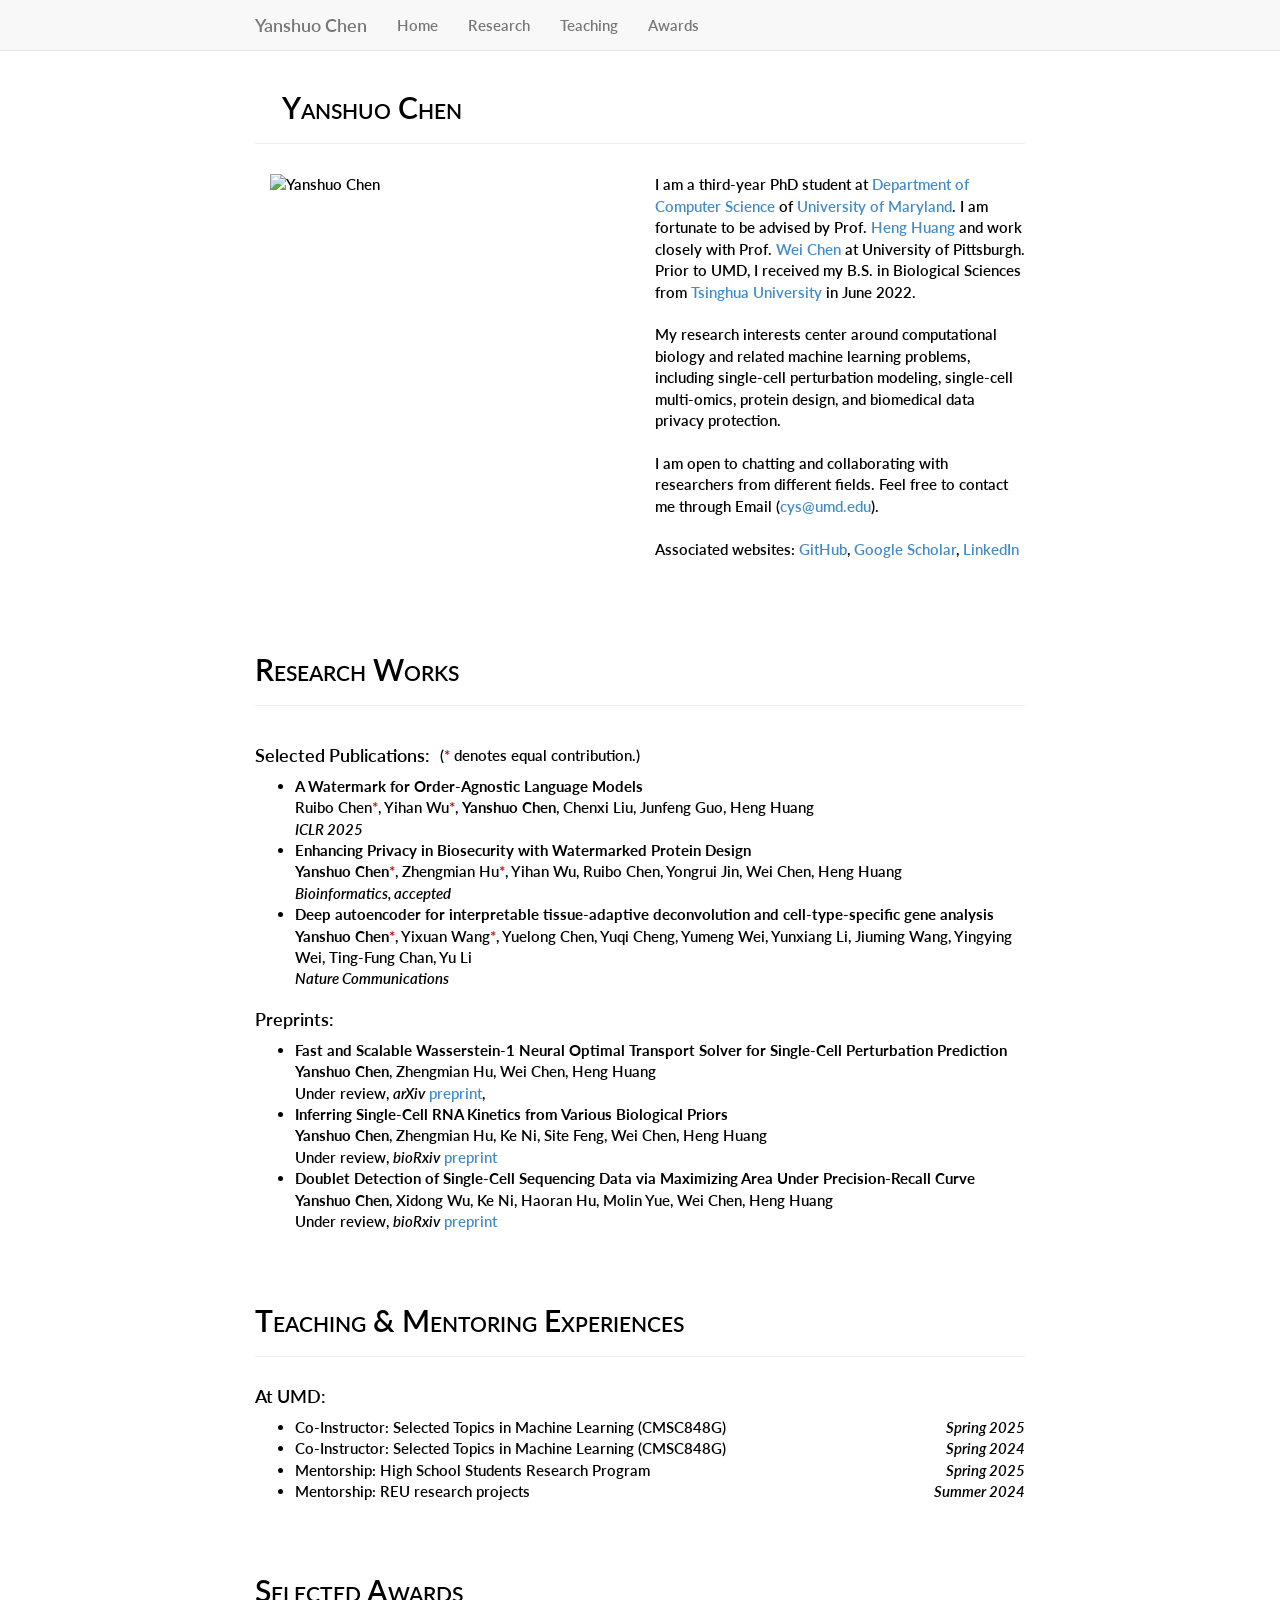
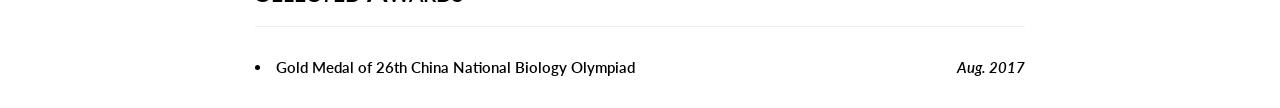
==== index.html @ 9e89d906 "updated" ====
<!DOCTYPE html>
<html lang="en">
  <head>
    <meta charset="utf-8">
    <meta http-equiv="X-UA-Compatible" content="IE=edge">
    <meta name="description" content="">
    <meta name="author" content="">

    <!-- Note there is no responsive meta tag here -->

    <link rel="shortcut icon" href="../assets/ico/favicon.ico.html">

    <title>Yanshuo Chen</title>

    <!-- Bootstrap core CSS -->
    <link href="css/bootstrap.min.css" rel="stylesheet">

    <!-- Custom styles for this template -->
    <link href="css/non-responsive.css" rel="stylesheet">
    <link href="css/style.css" rel="stylesheet">

    <style>
      body {
          font-weight: 550;
      }
      
      h1, h2, h3, h4, h5, h6 {
          font-weight: 550;
      }
  </style>



  </head>

  <body>

    <!-- Fixed navbar -->
    <div class="navbar navbar-default navbar-fixed-top" role="navigation">
      <div class="container">
        <div class="navbar-header">
          <button type="button" class="navbar-toggle" data-toggle="collapse" data-target=".navbar-collapse">
            <span class="sr-only">Toggle navigation</span>
            <span class="icon-bar"></span>
            <span class="icon-bar"></span>
            <span class="icon-bar"></span>
          </button>
          <a class="navbar-brand">Yanshuo Chen</a>
        </div>
        <div class="navbar-collapse collapse">
          <ul class="nav navbar-nav">
            <li><a href="index.html">Home</a></li>
            <li><a href="#pubs">Research</a></li>
            <li><a href="#teaching">Teaching</a></li>
            <li><a href="#awards">Awards</a></li>
          </ul>
        </div><!--/.nav-collapse -->
      </div>
    </div>

    <br/> 
    
    <div class="container">
    	<div class="page-header">
      		<h2> &nbsp &nbsp Yanshuo Chen </h2>
      	</div>
        <div class="row">	
      		<div class="col-md-6 col-sm-7 col-xs-7">
      			<img src="img.jpg" class="col-md-11 col-sm-11 col-xs-11" title="Yanshuo Chen"/>
      		</div>
      
      		<div class="col-md-6 col-sm-5 col-xs-5">
			<p>I am a third-year PhD student at 
        <a href="https://www.cs.umd.edu/" >Department of Computer Science</a>  of
         <a href="https://www.umd.edu/" >University of Maryland</a>. I am  fortunate to be advised by Prof. <a href="https://www.cs.umd.edu/~heng/" >Heng Huang</a> and work closely with Prof. <a href="https://www.publichealth.pitt.edu/directory/wei-chen" >Wei Chen</a> at University of Pittsburgh. 

         Prior to UMD, 
         I received my B.S. in Biological Sciences from  <a href="https://life.tsinghua.edu.cn/">Tsinghua University</a> in June 2022.
        </br>

        <br/>
        My research interests center around computational biology and related machine learning problems,
        including single-cell perturbation modeling, single-cell multi-omics, protein design, and biomedical data privacy protection.
         <br/> 
         <br/>
        

        I am open to chatting and collaborating with researchers from different fields. Feel free to contact me through Email (<a href="mailto:cys@umd.edu">cys@umd.edu</a>).
        <br/>
        <br/>
        Associated websites: <a href="https://github.com/poseidonchan">GitHub</a>, <a href="https://scholar.google.com/citations?user=D7bp1H8AAAAJ&hl=en&citsig=AOScLA1IotMr26rdz2cEQ7Ros4Jk">Google Scholar</a>, <a href="https://www.linkedin.com/in/yanshuo-chen-592a1b254/">LinkedIn</a>
       <br/>


       <br/>


      
		</p>
      		</div>
      	</div>
    </div>


  <div id='pubs' class="container">
    <br />
    <div class="page-header">
      <h2> Research Works</h2>
    </div>
    <div style="display: flex; align-items: center;">
      <h4 style="margin-right: 10px;">Selected Publications:</h4>
      <span>(<font color="#C80000">*</font> denotes equal contribution.)</span>
    </div>
    <ul>
      <li>
        <strong>A Watermark for Order-Agnostic Language Models</strong><br>
        Ruibo Chen<font color="#C80000">*</font>, Yihan Wu<font color="#C80000">*</font>, <strong>Yanshuo Chen</strong>, Chenxi Liu, Junfeng Guo, Heng Huang<br>
        <em>ICLR 2025</em>
      </li>
      <li>
        <strong>Enhancing Privacy in Biosecurity with Watermarked Protein Design</strong><br>
        <strong>Yanshuo Chen</strong><font color="#C80000">*</font>, Zhengmian Hu<font color="#C80000">*</font>, Yihan Wu, Ruibo Chen, Yongrui Jin, Wei Chen, Heng Huang<br>
        <em>Bioinformatics, accepted</em>
      </li>
      
      <li>
        <strong>Deep autoencoder for interpretable tissue-adaptive deconvolution and cell-type-specific gene analysis</strong><br>
        <strong>Yanshuo Chen</strong><font color="#C80000">*</font>, Yixuan Wang<font color="#C80000">*</font>, Yuelong Chen, Yuqi Cheng, Yumeng Wei, Yunxiang Li, Jiuming Wang, Yingying Wei, Ting-Fung Chan, Yu Li<br>
        <em>Nature Communications</em>
      </li>
    </ul>

    <div style="display: flex; align-items: center;">
      <h4 style="margin-right: 10px;">Preprints:</h4>
    </div>

    <ul>
      <li>
        <strong>Fast and Scalable Wasserstein-1 Neural Optimal Transport Solver for Single-Cell Perturbation Prediction</strong><br>
        <strong>Yanshuo Chen</strong>, Zhengmian Hu, Wei Chen, Heng Huang<br>
        Under review, <em>arXiv</em> <a href="https://arxiv.org/abs/2411.00614">preprint</a>, 
       
      </li>
      <li>
        <strong>Inferring Single-Cell RNA Kinetics from Various Biological Priors</strong><br>
        <strong>Yanshuo Chen</strong>, Zhengmian Hu, Ke Ni, Site Feng, Wei Chen, Heng Huang<br>
        Under review, <em>bioRxiv</em> <a href="https://doi.org/10.1101/2024.05.21.595179">preprint</a>
        
      </li>
      <li>
        <strong>Doublet Detection of Single-Cell Sequencing Data via Maximizing Area Under Precision-Recall Curve</strong><br>
        <strong>Yanshuo Chen</strong>, Xidong Wu, Ke Ni, Haoran Hu, Molin Yue, Wei Chen, Heng Huang<br>
        Under review, <em>bioRxiv</em> <a href="https://www.biorxiv.org/content/10.1101/2023.10.30.564840v1">preprint</a>
      </li>
    </ul>
  </div>

  

  <div id='teaching' class="container">
    <br />
    <div class="page-header">
    <h2>Teaching & Mentoring Experiences</h2>
    </div>
  <h4>At UMD:</h4>
  <ul>
    <li>
      Co-Instructor: Selected Topics in Machine Learning (CMSC848G) <span style="float: right;"><em>Spring 2025</em></span>
    </li>
    <li>
      Co-Instructor: Selected Topics in Machine Learning (CMSC848G) <span style="float: right;"><em>Spring 2024</em></span>
    </li>

    <li>
      Mentorship: High School Students Research Program <span style="float: right;"><em>Spring 2025</em></span>
    </li>

    <li>
      Mentorship: REU research projects <span style="float: right;"><em>Summer 2024</em></span>
    </li>
      
</div>


<div id='awards' class="container">
  <br />
  <div class="page-header">
  <h2>Selected Awards</h2>
</div>

  <li>
    Gold Medal of 26th China National Biology Olympiad <span style="float: right;"><em>Aug. 2017</em></span>
  </li>
  
</div>



    <script src="https://ajax.googleapis.com/ajax/libs/jquery/1.11.0/jquery.min.js"></script>
    <script src="js/bootstrap.min.js"></script>
  </body>
</html>
---- css/non-responsive.css ----
/* Template-specific stuff
 *
 * Customizations just for the template; these are not necessary for anything
 * with disabling the responsiveness.
 */

/* Account for fixed navbar */
body {
  min-width: 800px;
  padding-top: 30px;
  padding-bottom: 30px;
}

/* Finesse the page header spacing */
.page-header {
  margin-bottom: 30px;
}
.page-header .lead {
  margin-bottom: 10px;
}



/* Non-responsive overrides
 *
 * Utilitze the following CSS to disable the responsive-ness of the container,
 * grid system, and navbar.
 */

/* Reset the container */
.container {
  width: 800px;
  max-width: none !important;
}

/* Demonstrate the grids */
.col-xs-4 {
  padding-top: 15px;
  padding-bottom: 15px;
  background-color: #eee;
  background-color: rgba(86,61,124,.15);
  border: 1px solid #ddd;
  border: 1px solid rgba(86,61,124,.2);
}

.container .navbar-header,
.container .navbar-collapse {
  margin-right: 0;
  margin-left: 0;
}

/* Always float the navbar header */
.navbar-header {
  float: left;
}

/* Undo the collapsing navbar */
.navbar-collapse {
  display: block !important;
  height: auto !important;
  padding-bottom: 0;
  overflow: visible !important;
}

.navbar-toggle {
  display: none;
}
.navbar-collapse {
  border-top: 0;
}

.navbar-brand {
  margin-left: -15px;
}

/* Always apply the floated nav */
.navbar-nav {
  float: left;
  margin: 0;
}
.navbar-nav > li {
  float: left;
}
.navbar-nav > li > a {
  padding: 15px;
}

/* Redeclare since we override the float above */
.navbar-nav.navbar-right {
  float: right;
}

/* Undo custom dropdowns */
.navbar .navbar-nav .open .dropdown-menu {
  position: absolute;
  float: left;
  background-color: #fff;
  border: 1px solid #ccc;
  border: 1px solid rgba(0, 0, 0, .15);
  border-width: 0 1px 1px;
  border-radius: 0 0 4px 4px;
  -webkit-box-shadow: 0 6px 12px rgba(0, 0, 0, .175);
          box-shadow: 0 6px 12px rgba(0, 0, 0, .175);
}
.navbar-default .navbar-nav .open .dropdown-menu > li > a {
  color: #333;
}
.navbar .navbar-nav .open .dropdown-menu > li > a:hover,
.navbar .navbar-nav .open .dropdown-menu > li > a:focus,
.navbar .navbar-nav .open .dropdown-menu > .active > a,
.navbar .navbar-nav .open .dropdown-menu > .active > a:hover,
.navbar .navbar-nav .open .dropdown-menu > .active > a:focus {
  color: #fff !important;
  background-color: #428bca !important;
}
.navbar .navbar-nav .open .dropdown-menu > .disabled > a,
.navbar .navbar-nav .open .dropdown-menu > .disabled > a:hover,
.navbar .navbar-nav .open .dropdown-menu > .disabled > a:focus {
  color: #999 !important;
  background-color: transparent !important;
}
---- css/style.css ----
h2 {
  font-variant: small-caps;
}

p.bibitem {
  margin: 20px;
  text-indent: -10px;
}
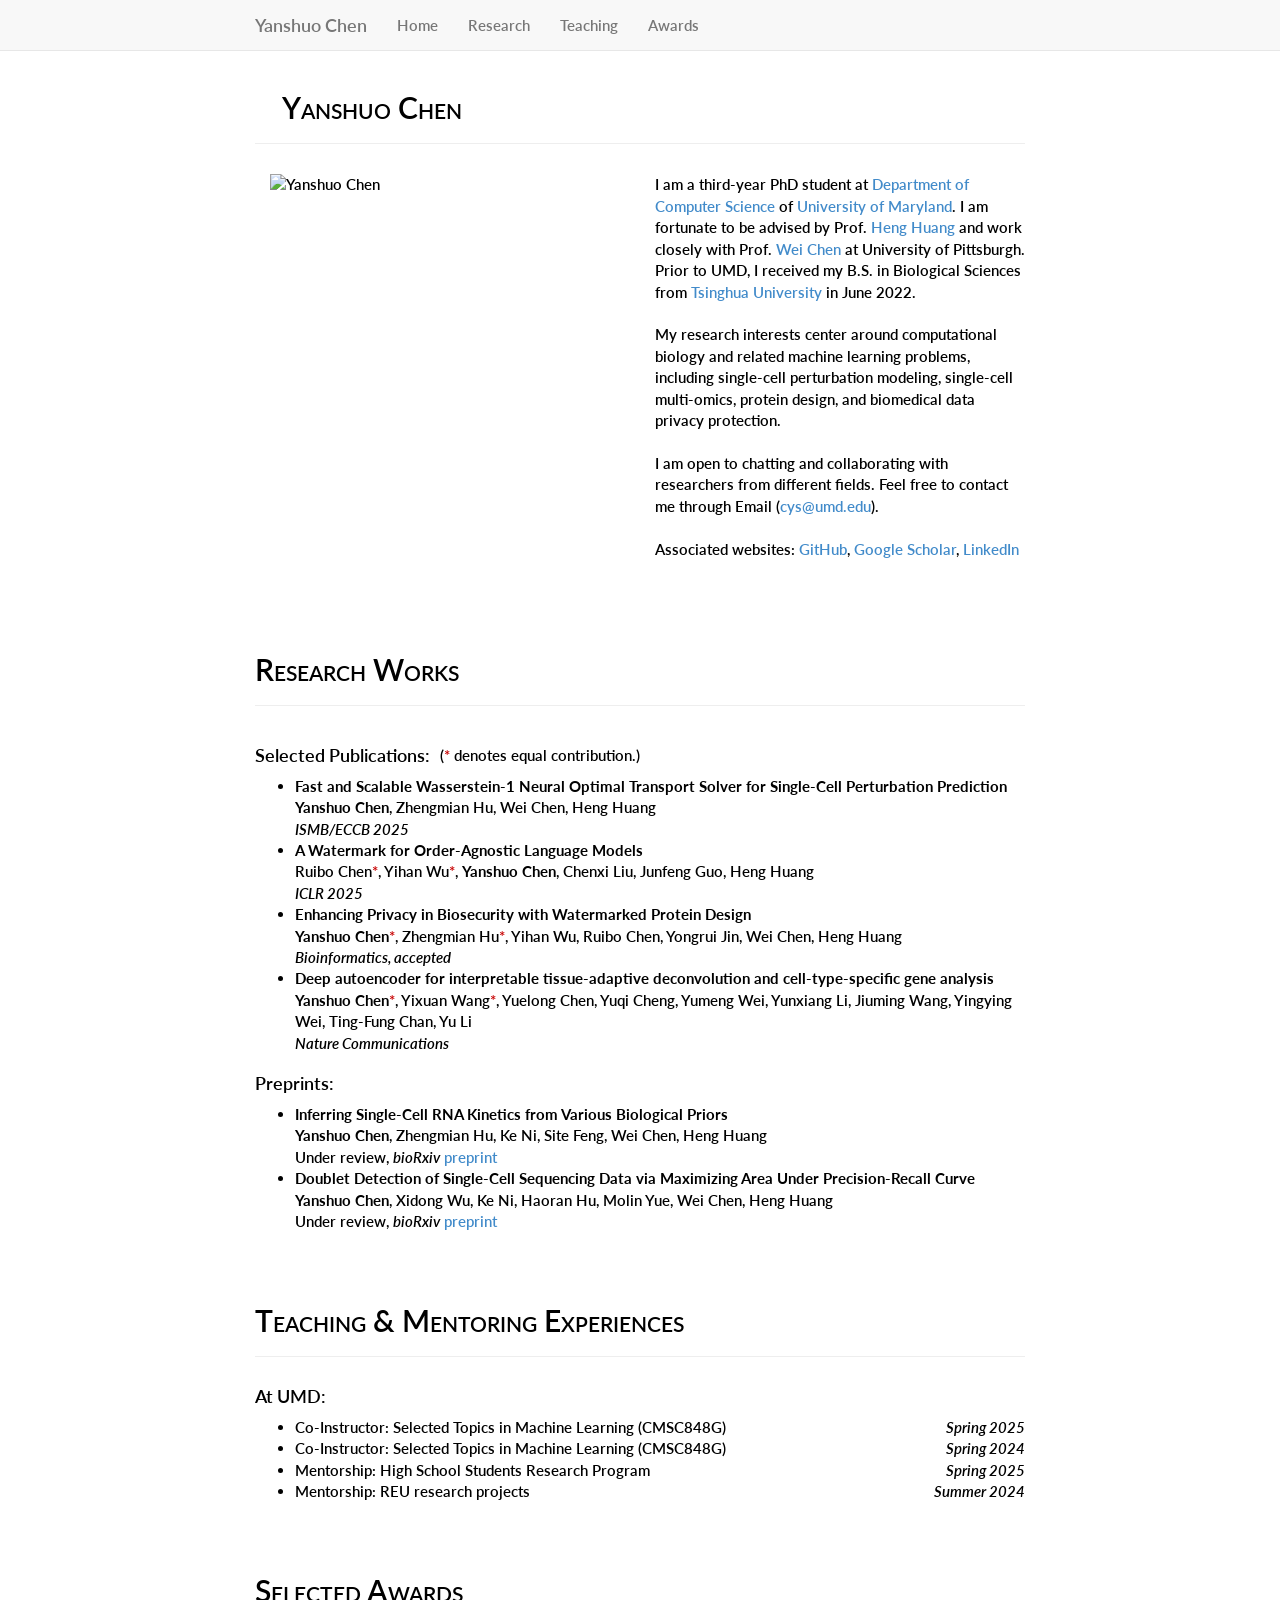
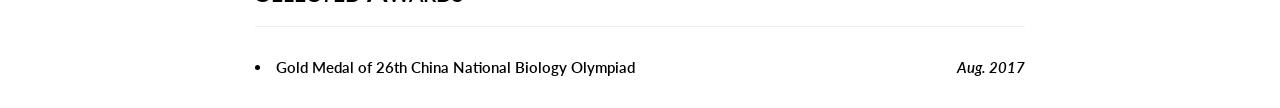
==== commit 55c6b4e3: "updated" ====
--- a/index.html
+++ b/index.html
@@ -113,6 +113,11 @@
     </div>
     <ul>
       <li>
+        <strong>Fast and Scalable Wasserstein-1 Neural Optimal Transport Solver for Single-Cell Perturbation Prediction</strong><br>
+        <strong>Yanshuo Chen</strong>, Zhengmian Hu, Wei Chen, Heng Huang<br>
+        <em>ISMB/ECCB 2025</em> 
+      </li>
+      <li>
         <strong>A Watermark for Order-Agnostic Language Models</strong><br>
         Ruibo Chen<font color="#C80000">*</font>, Yihan Wu<font color="#C80000">*</font>, <strong>Yanshuo Chen</strong>, Chenxi Liu, Junfeng Guo, Heng Huang<br>
         <em>ICLR 2025</em>
@@ -135,12 +140,6 @@
     </div>
 
     <ul>
-      <li>
-        <strong>Fast and Scalable Wasserstein-1 Neural Optimal Transport Solver for Single-Cell Perturbation Prediction</strong><br>
-        <strong>Yanshuo Chen</strong>, Zhengmian Hu, Wei Chen, Heng Huang<br>
-        Under review, <em>arXiv</em> <a href="https://arxiv.org/abs/2411.00614">preprint</a>, 
-       
-      </li>
       <li>
         <strong>Inferring Single-Cell RNA Kinetics from Various Biological Priors</strong><br>
         <strong>Yanshuo Chen</strong>, Zhengmian Hu, Ke Ni, Site Feng, Wei Chen, Heng Huang<br>
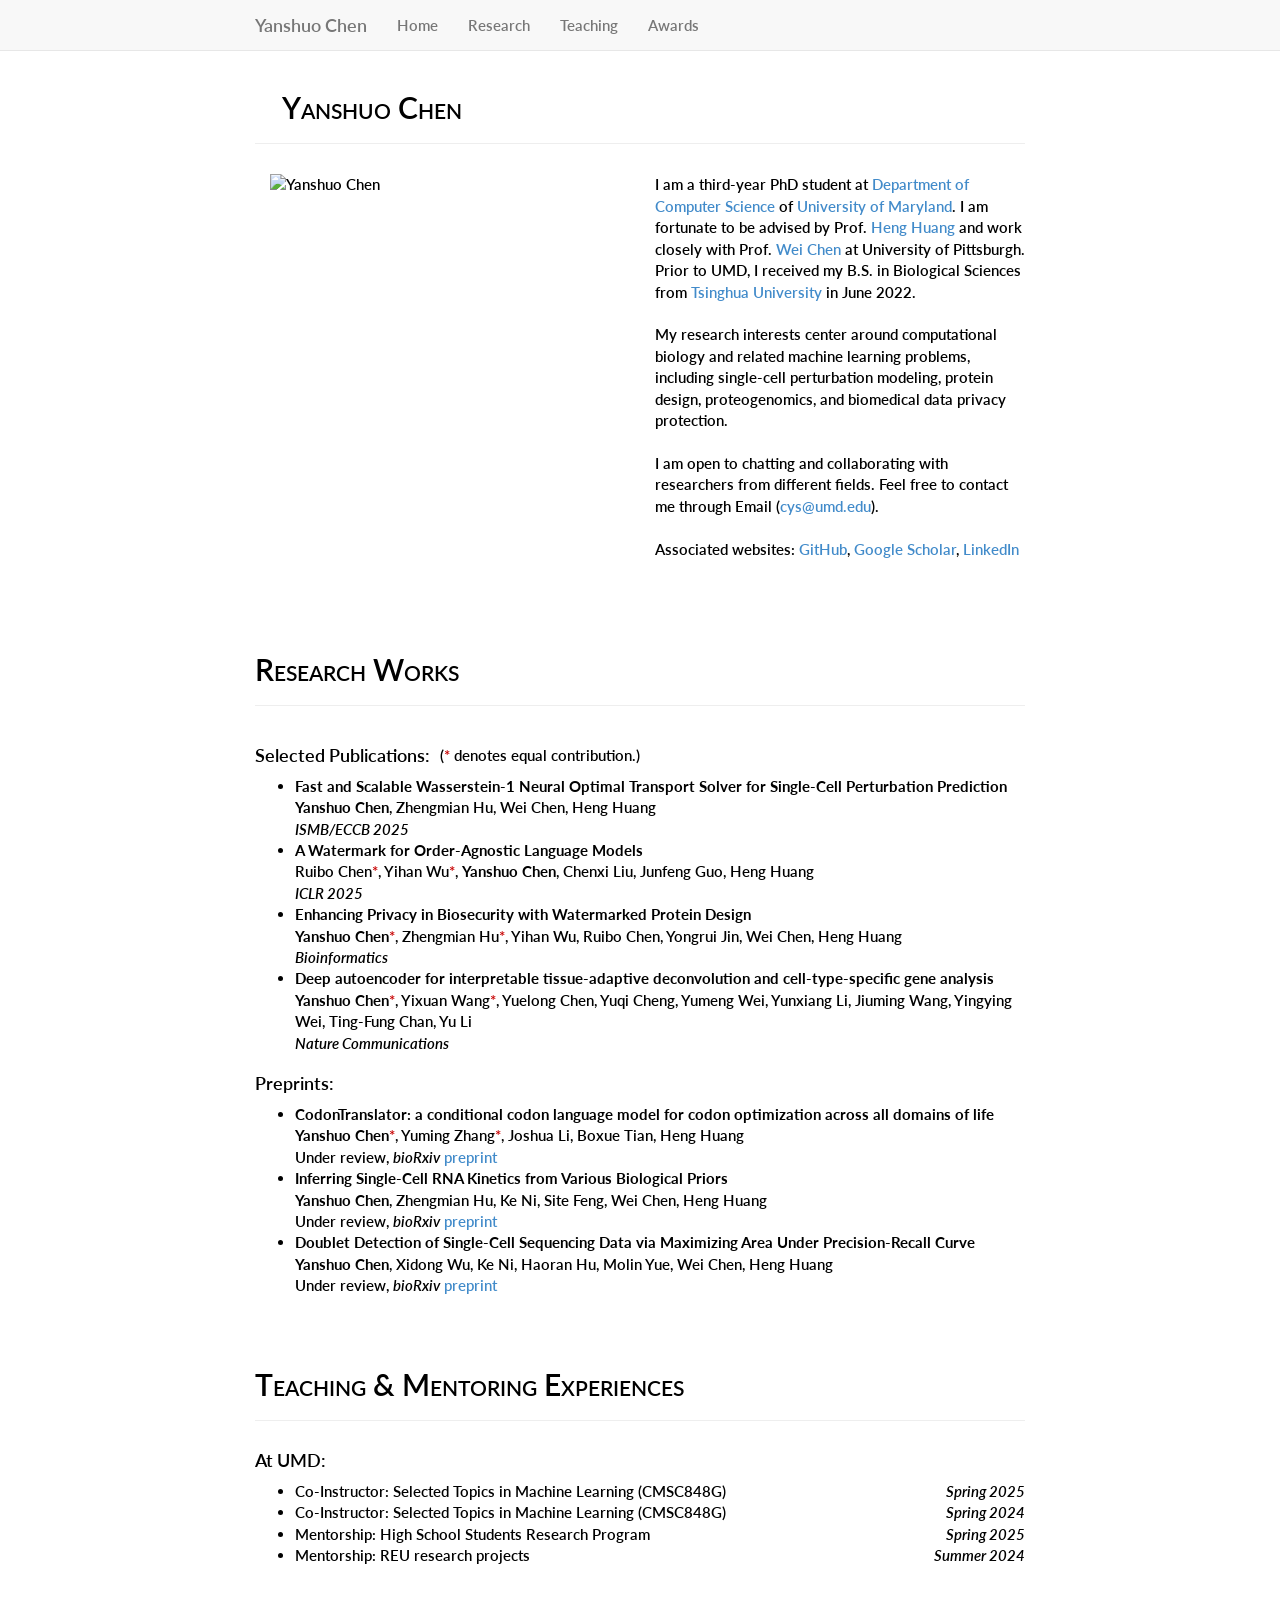
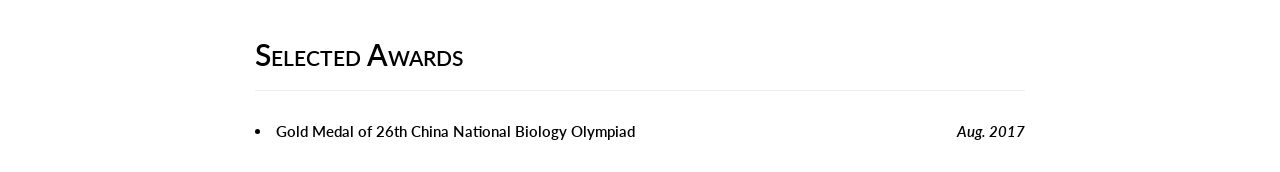
==== commit 6653267a: "Update index.html" ====
--- a/index.html
+++ b/index.html
@@ -80,7 +80,7 @@
 
         <br/>
         My research interests center around computational biology and related machine learning problems,
-        including single-cell perturbation modeling, single-cell multi-omics, protein design, and biomedical data privacy protection.
+        including single-cell perturbation modeling, protein design, proteogenomics, and biomedical data privacy protection.
          <br/> 
          <br/>
         
@@ -125,7 +125,7 @@
       <li>
         <strong>Enhancing Privacy in Biosecurity with Watermarked Protein Design</strong><br>
         <strong>Yanshuo Chen</strong><font color="#C80000">*</font>, Zhengmian Hu<font color="#C80000">*</font>, Yihan Wu, Ruibo Chen, Yongrui Jin, Wei Chen, Heng Huang<br>
-        <em>Bioinformatics, accepted</em>
+        <em>Bioinformatics</em>
       </li>
       
       <li>
@@ -140,6 +140,13 @@
     </div>
 
     <ul>
+      <li>
+        <strong>CodonTranslator: a conditional codon language model for codon optimization across all domains of life
+</strong><br>
+        <strong>Yanshuo Chen</strong><font color="#C80000">*</font>, Yuming Zhang<font color="#C80000">*</font>, Joshua Li, Boxue Tian, Heng Huang<br>
+        Under review, <em>bioRxiv</em> <a href="https://doi.org/10.1101/2025.11.24.690310">preprint</a>
+        
+      </li>
       <li>
         <strong>Inferring Single-Cell RNA Kinetics from Various Biological Priors</strong><br>
         <strong>Yanshuo Chen</strong>, Zhengmian Hu, Ke Ni, Site Feng, Wei Chen, Heng Huang<br>
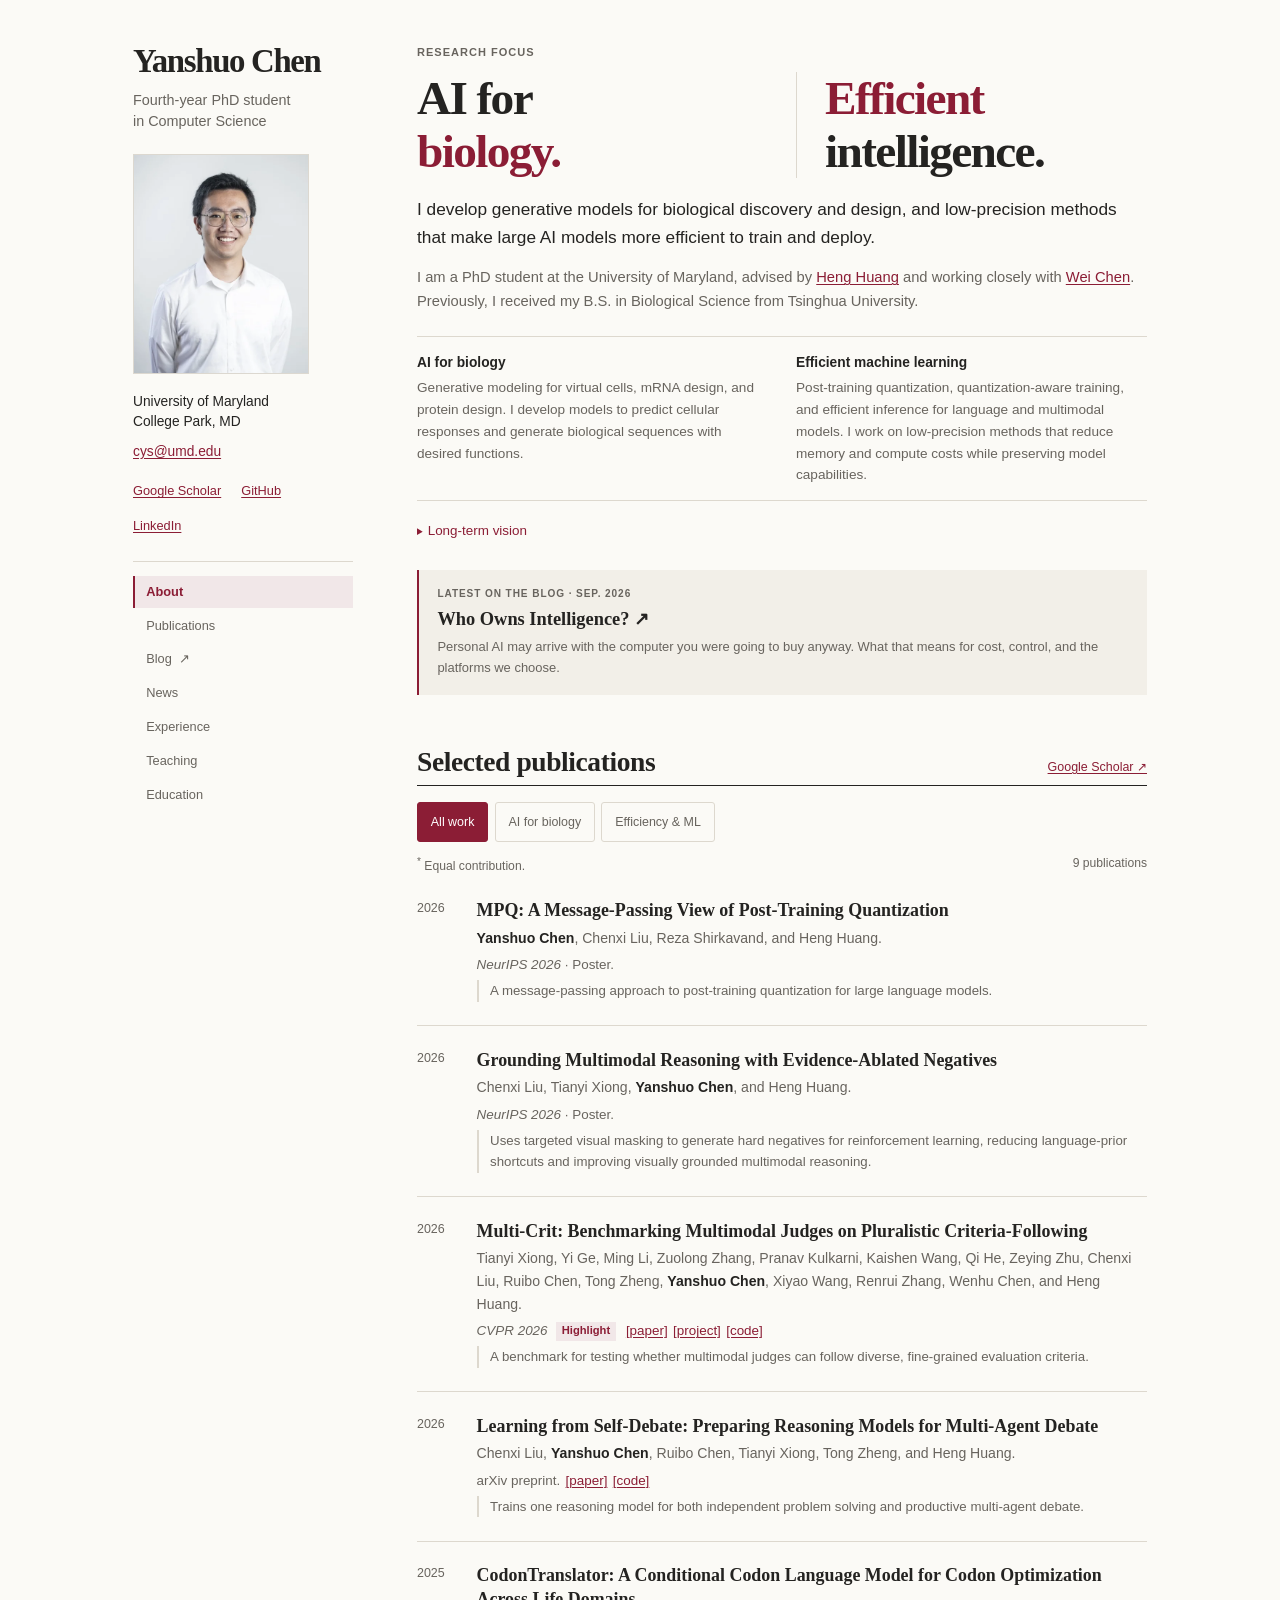
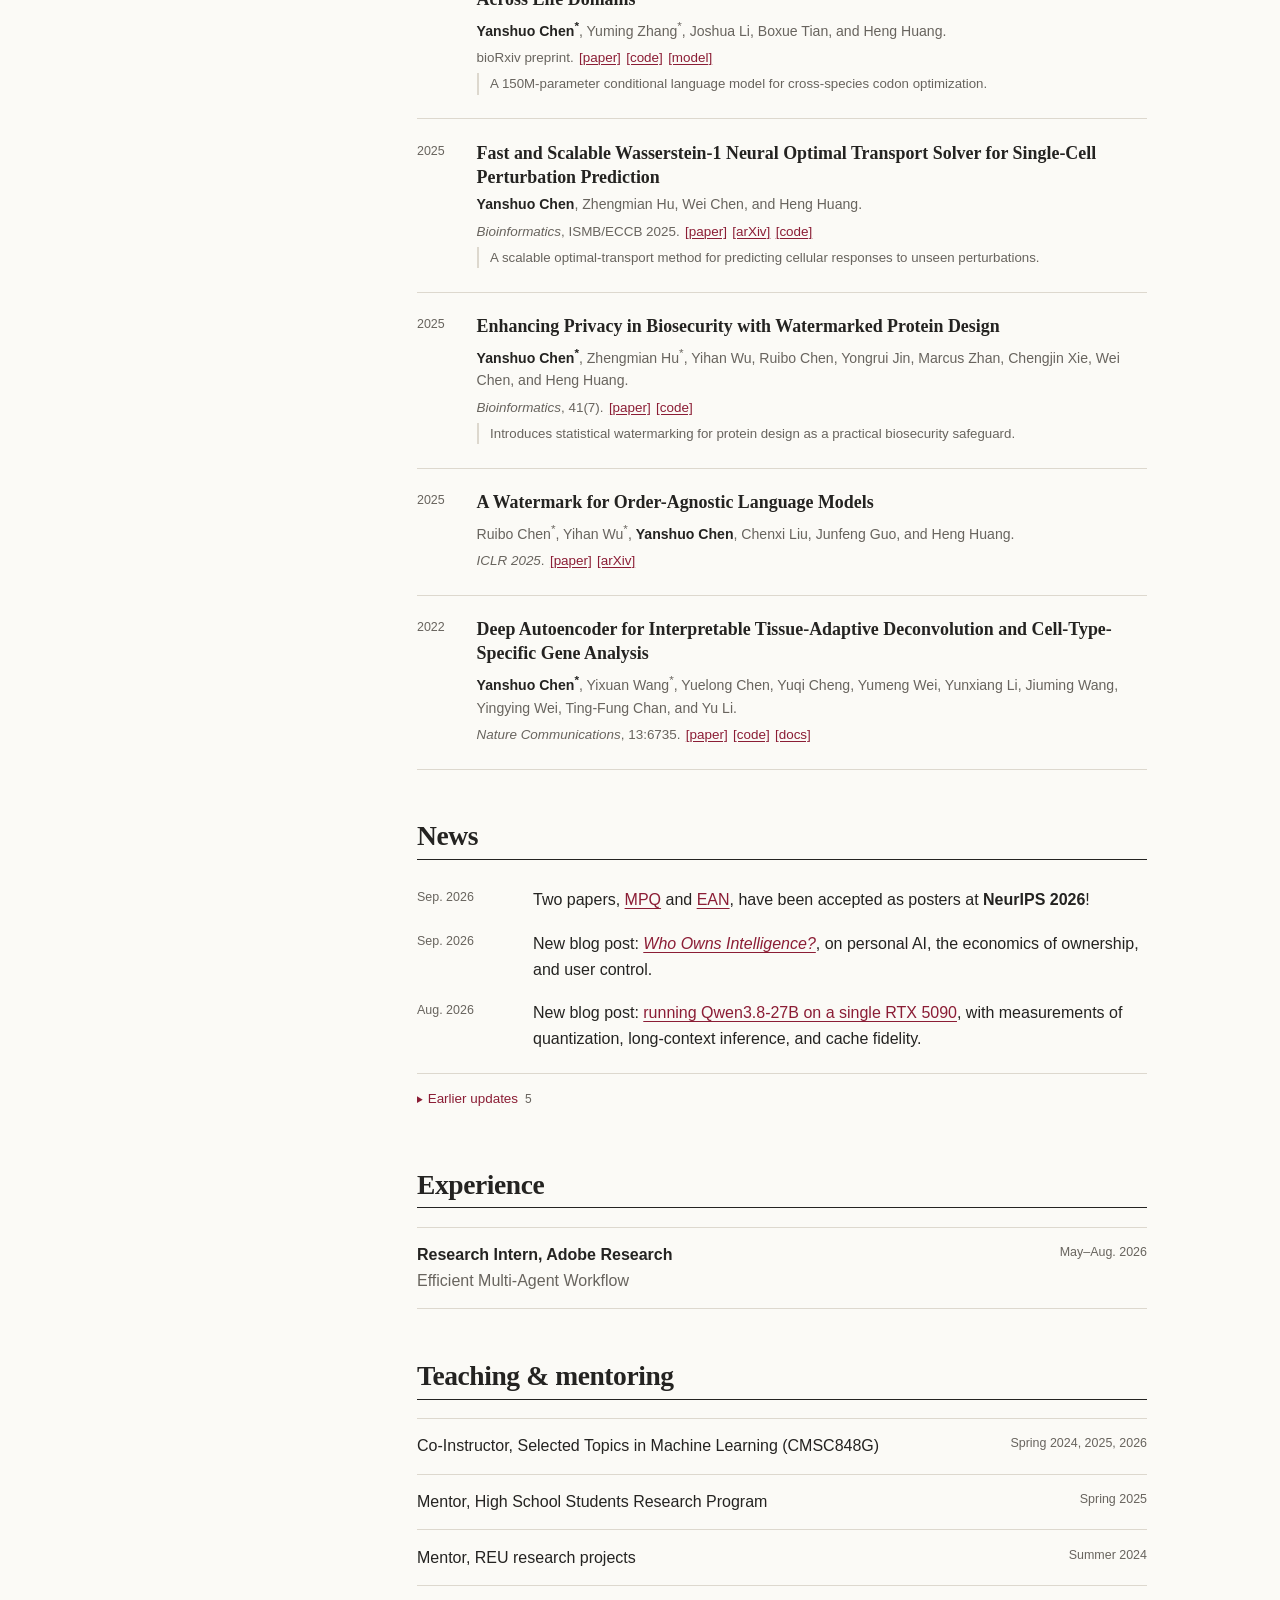
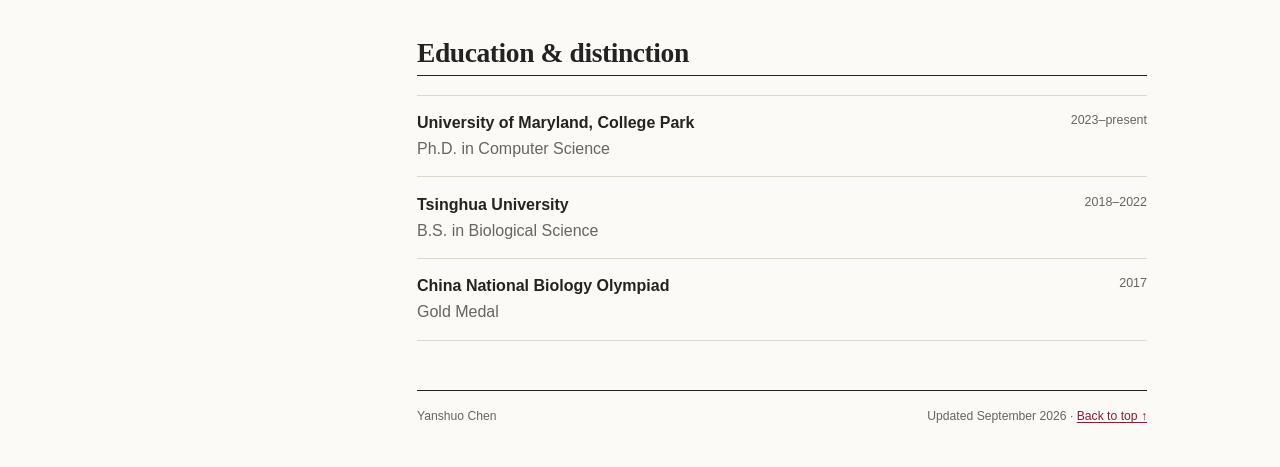
==== commit b3ad8b6a: "Publish redesigned homepage, blog, and updated research CV" ====
--- a/index.html
+++ b/index.html
@@ -1,208 +1,288 @@
-<!DOCTYPE html>
+<!doctype html>
 <html lang="en">
   <head>
     <meta charset="utf-8">
-    <meta http-equiv="X-UA-Compatible" content="IE=edge">
-    <meta name="description" content="">
-    <meta name="author" content="">
-
-    <!-- Note there is no responsive meta tag here -->
-
-    <link rel="shortcut icon" href="../assets/ico/favicon.ico.html">
-
-    <title>Yanshuo Chen</title>
-
-    <!-- Bootstrap core CSS -->
-    <link href="css/bootstrap.min.css" rel="stylesheet">
-
-    <!-- Custom styles for this template -->
-    <link href="css/non-responsive.css" rel="stylesheet">
-    <link href="css/style.css" rel="stylesheet">
-
-    <style>
-      body {
-          font-weight: 550;
-      }
-      
-      h1, h2, h3, h4, h5, h6 {
-          font-weight: 550;
-      }
-  </style>
-
-
-
+    <meta name="viewport" content="width=device-width, initial-scale=1">
+    <meta name="description" content="Yanshuo Chen is a PhD student at the University of Maryland working on generative modeling for biology, post-training quantization, and quantization-aware training. Explore publications, the blog, and academic experience.">
+    <meta name="author" content="Yanshuo Chen">
+    <meta name="theme-color" content="#fbfaf6">
+    <link rel="canonical" href="https://chenyanshuo.com/">
+    <title>Yanshuo Chen — AI for Biology &amp; Efficient ML</title>
+    <link rel="icon" href="assets/favicon.svg" type="image/svg+xml">
+    <link rel="stylesheet" href="css/proposal.css?v=4">
+    <script src="js/proposal.js?v=2" defer></script>
   </head>
-
   <body>
-
-    <!-- Fixed navbar -->
-    <div class="navbar navbar-default navbar-fixed-top" role="navigation">
-      <div class="container">
-        <div class="navbar-header">
-          <button type="button" class="navbar-toggle" data-toggle="collapse" data-target=".navbar-collapse">
-            <span class="sr-only">Toggle navigation</span>
-            <span class="icon-bar"></span>
-            <span class="icon-bar"></span>
-            <span class="icon-bar"></span>
-          </button>
-          <a class="navbar-brand">Yanshuo Chen</a>
+    <a class="skip-link" href="#content">Skip to content</a>
+
+    <div class="page-shell" id="top">
+      <aside class="identity-rail" aria-label="Profile and navigation">
+        <div class="identity-heading">
+          <h1>Yanshuo Chen</h1>
+          <p>Fourth-year PhD student<br>in Computer Science</p>
         </div>
-        <div class="navbar-collapse collapse">
-          <ul class="nav navbar-nav">
-            <li><a href="index.html">Home</a></li>
-            <li><a href="#pubs">Research</a></li>
-            <li><a href="#teaching">Teaching</a></li>
-            <li><a href="#awards">Awards</a></li>
-          </ul>
-        </div><!--/.nav-collapse -->
-      </div>
+
+        <img class="portrait" src="assets/yanshuo-headshot.webp" alt="Portrait of Yanshuo Chen" width="480" height="720" fetchpriority="high">
+
+        <div class="affiliation">
+          <p>University of Maryland<br>College Park, MD</p>
+          <a href="mailto:cys@umd.edu">cys@umd.edu</a>
+        </div>
+
+        <div class="profile-links" aria-label="Profile links">
+          <a href="https://scholar.google.com/citations?user=D7bp1H8AAAAJ&amp;hl=en" target="_blank" rel="noreferrer">Google Scholar</a>
+          <a href="https://github.com/poseidonchan" target="_blank" rel="noreferrer">GitHub</a>
+          <a href="https://www.linkedin.com/in/yanshuo-chen-592a1b254/" target="_blank" rel="noreferrer">LinkedIn</a>
+        </div>
+
+        <nav class="section-nav" aria-label="Page sections">
+          <a href="#about" aria-current="location">About</a>
+          <a href="#publications">Publications</a>
+          <a href="blog.html">Blog <span aria-hidden="true">↗</span></a>
+          <a href="#news">News</a>
+          <a href="#experience">Experience</a>
+          <a href="#teaching">Teaching</a>
+          <a href="#education">Education</a>
+        </nav>
+      </aside>
+
+      <main class="content" id="content" tabindex="-1">
+        <section class="section about" id="about" aria-labelledby="about-title">
+          <p class="eyebrow">Research focus</p>
+          <h2 class="research-headline" id="about-title">
+            <span class="focus-direction">AI for <span class="focus-line focus-keyword">biology.</span></span>
+            <span class="focus-direction"><span class="focus-keyword">Efficient</span> <span class="focus-line">intelligence.</span></span>
+          </h2>
+          <p class="lead">
+            I develop generative models for biological discovery and design, and low-precision methods that make large AI models more efficient to train and deploy.
+          </p>
+          <p class="bio">
+            I am a PhD student at the University of Maryland, advised by
+            <a href="https://www.cs.umd.edu/~heng/" target="_blank" rel="noreferrer">Heng Huang</a>
+            and working closely with
+            <a href="https://www.publichealth.pitt.edu/directory/wei-chen" target="_blank" rel="noreferrer">Wei Chen</a>.
+            Previously, I received my B.S. in Biological Science from Tsinghua University.
+          </p>
+
+          <h3 class="sr-only">Research interests</h3>
+          <dl class="interests">
+            <div>
+              <dt>AI for biology</dt>
+              <dd>Generative modeling for virtual cells, mRNA design, and protein design. I develop models to predict cellular responses and generate biological sequences with desired functions.</dd>
+            </div>
+            <div>
+              <dt>Efficient machine learning</dt>
+              <dd>Post-training quantization, quantization-aware training, and efficient inference for language and multimodal models. I work on low-precision methods that reduce memory and compute costs while preserving model capabilities.</dd>
+            </div>
+          </dl>
+
+          <details class="vision-statement" id="vision">
+            <summary>Long-term vision</summary>
+            <p>
+              My long-term mission is to build a future in which biological systems can be understood and responsibly programmed to improve human life, while intelligence is accessible to everyone. I pursue this vision through two complementary directions: AI for biology, to move from understanding life to designing it responsibly; and efficient machine learning, to pair stronger intelligence with substantially lower inference costs so advanced AI becomes a resource everyone can use.
+            </p>
+          </details>
+          <aside class="latest-note" aria-labelledby="latest-note-title">
+            <p class="eyebrow">Latest on the blog <span aria-hidden="true">·</span> <time datetime="2026-09-24">Sep. 2026</time></p>
+            <h3 id="latest-note-title"><a href="blog/who-owns-intelligence.html">Who Owns Intelligence? <span aria-hidden="true">↗</span></a></h3>
+            <p>Personal AI may arrive with the computer you were going to buy anyway. What that means for cost, control, and the platforms we choose.</p>
+          </aside>
+        </section>
+
+        <section class="section" id="publications" aria-labelledby="publications-title">
+          <div class="section-title-row">
+            <h2 id="publications-title">Selected publications</h2>
+            <a href="https://scholar.google.com/citations?user=D7bp1H8AAAAJ&amp;hl=en" target="_blank" rel="noreferrer">Google Scholar <span aria-hidden="true">↗</span></a>
+          </div>
+          <div class="publication-filters" role="group" aria-label="Filter publications by research area" hidden>
+            <button type="button" data-filter="all" aria-pressed="true" aria-controls="publication-list">All work</button>
+            <button type="button" data-filter="biology" aria-pressed="false" aria-controls="publication-list">AI for biology</button>
+            <button type="button" data-filter="ml" aria-pressed="false" aria-controls="publication-list">Efficiency &amp; ML</button>
+          </div>
+          <div class="publication-meta">
+            <p class="publication-note"><sup>*</sup> Equal contribution.</p>
+            <p class="publication-count" role="status" aria-live="polite" aria-atomic="true" hidden></p>
+          </div>
+
+          <ol class="publication-list" id="publication-list" role="list">
+            <li class="publication" data-area="ml" id="mpq">
+              <span class="publication-year">2026</span>
+              <div>
+                <h3>MPQ: A Message-Passing View of Post-Training Quantization</h3>
+                <p class="authors"><strong>Yanshuo Chen</strong>, Chenxi Liu, Reza Shirkavand, and Heng Huang.</p>
+                <p class="venue"><em>NeurIPS 2026</em> · Poster.</p>
+                <p class="summary">A message-passing approach to post-training quantization for large language models.</p>
+              </div>
+            </li>
+
+            <li class="publication" data-area="ml" id="ean">
+              <span class="publication-year">2026</span>
+              <div>
+                <h3>Grounding Multimodal Reasoning with Evidence-Ablated Negatives</h3>
+                <p class="authors">Chenxi Liu, Tianyi Xiong, <strong>Yanshuo Chen</strong>, and Heng Huang.</p>
+                <p class="venue"><em>NeurIPS 2026</em> · Poster.</p>
+                <p class="summary">Uses targeted visual masking to generate hard negatives for reinforcement learning, reducing language-prior shortcuts and improving visually grounded multimodal reasoning.</p>
+              </div>
+            </li>
+
+            <li class="publication" data-area="ml">
+              <span class="publication-year">2026</span>
+              <div>
+                <h3><a href="https://openaccess.thecvf.com/content/CVPR2026/html/Xiong_Multi-Crit_Benchmarking_Multimodal_Judges_on_Pluralistic_Criteria-Following_CVPR_2026_paper.html" target="_blank" rel="noreferrer">Multi-Crit: Benchmarking Multimodal Judges on Pluralistic Criteria-Following</a></h3>
+                <p class="authors">Tianyi Xiong, Yi Ge, Ming Li, Zuolong Zhang, Pranav Kulkarni, Kaishen Wang, Qi He, Zeying Zhu, Chenxi Liu, Ruibo Chen, Tong Zheng, <strong>Yanshuo Chen</strong>, Xiyao Wang, Renrui Zhang, Wenhu Chen, and Heng Huang.</p>
+                <p class="venue"><em>CVPR 2026</em> <span class="recognition">Highlight</span> <a href="https://openaccess.thecvf.com/content/CVPR2026/html/Xiong_Multi-Crit_Benchmarking_Multimodal_Judges_on_Pluralistic_Criteria-Following_CVPR_2026_paper.html" target="_blank" rel="noreferrer">[paper]</a> <a href="https://multi-crit.github.io/" target="_blank" rel="noreferrer">[project]</a> <a href="https://github.com/tyxiong23/Multi-Crit" target="_blank" rel="noreferrer">[code]</a></p>
+                <p class="summary">A benchmark for testing whether multimodal judges can follow diverse, fine-grained evaluation criteria.</p>
+              </div>
+            </li>
+
+            <li class="publication" data-area="ml">
+              <span class="publication-year">2026</span>
+              <div>
+                <h3><a href="https://www.arxiv.org/abs/2601.22297" target="_blank" rel="noreferrer">Learning from Self-Debate: Preparing Reasoning Models for Multi-Agent Debate</a></h3>
+                <p class="authors">Chenxi Liu, <strong>Yanshuo Chen</strong>, Ruibo Chen, Tianyi Xiong, Tong Zheng, and Heng Huang.</p>
+                <p class="venue">arXiv preprint. <a href="https://www.arxiv.org/abs/2601.22297" target="_blank" rel="noreferrer">[paper]</a> <a href="https://github.com/DawnLIU35/SDRL" target="_blank" rel="noreferrer">[code]</a></p>
+                <p class="summary">Trains one reasoning model for both independent problem solving and productive multi-agent debate.</p>
+              </div>
+            </li>
+
+            <li class="publication" data-area="biology">
+              <span class="publication-year">2025</span>
+              <div>
+                <h3><a href="https://doi.org/10.1101/2025.11.24.690310" target="_blank" rel="noreferrer">CodonTranslator: A Conditional Codon Language Model for Codon Optimization Across Life Domains</a></h3>
+                <p class="authors"><strong>Yanshuo Chen<sup>*</sup></strong>, Yuming Zhang<sup>*</sup>, Joshua Li, Boxue Tian, and Heng Huang.</p>
+                <p class="venue">bioRxiv preprint. <a href="https://doi.org/10.1101/2025.11.24.690310" target="_blank" rel="noreferrer">[paper]</a> <a href="https://github.com/poseidonchan/CodonTranslator" target="_blank" rel="noreferrer">[code]</a> <a href="https://huggingface.co/alegendaryfish/CodonTranslator" target="_blank" rel="noreferrer">[model]</a></p>
+                <p class="summary">A 150M-parameter conditional language model for cross-species codon optimization.</p>
+              </div>
+            </li>
+
+            <li class="publication" data-area="biology">
+              <span class="publication-year">2025</span>
+              <div>
+                <h3><a href="https://academic.oup.com/bioinformatics/article/41/Supplement_1/i513/8199349" target="_blank" rel="noreferrer">Fast and Scalable Wasserstein-1 Neural Optimal Transport Solver for Single-Cell Perturbation Prediction</a></h3>
+                <p class="authors"><strong>Yanshuo Chen</strong>, Zhengmian Hu, Wei Chen, and Heng Huang.</p>
+                <p class="venue"><em>Bioinformatics</em>, ISMB/ECCB 2025. <a href="https://academic.oup.com/bioinformatics/article/41/Supplement_1/i513/8199349" target="_blank" rel="noreferrer">[paper]</a> <a href="https://arxiv.org/abs/2411.00614" target="_blank" rel="noreferrer">[arXiv]</a> <a href="https://github.com/poseidonchan/w1ot" target="_blank" rel="noreferrer">[code]</a></p>
+                <p class="summary">A scalable optimal-transport method for predicting cellular responses to unseen perturbations.</p>
+              </div>
+            </li>
+
+            <li class="publication" data-area="biology">
+              <span class="publication-year">2025</span>
+              <div>
+                <h3><a href="https://academic.oup.com/bioinformatics/article/41/7/btaf141/8124073" target="_blank" rel="noreferrer">Enhancing Privacy in Biosecurity with Watermarked Protein Design</a></h3>
+                <p class="authors"><strong>Yanshuo Chen<sup>*</sup></strong>, Zhengmian Hu<sup>*</sup>, Yihan Wu, Ruibo Chen, Yongrui Jin, Marcus Zhan, Chengjin Xie, Wei Chen, and Heng Huang.</p>
+                <p class="venue"><em>Bioinformatics</em>, 41(7). <a href="https://academic.oup.com/bioinformatics/article/41/7/btaf141/8124073" target="_blank" rel="noreferrer">[paper]</a> <a href="https://github.com/poseidonchan/ProteinWatermark" target="_blank" rel="noreferrer">[code]</a></p>
+                <p class="summary">Introduces statistical watermarking for protein design as a practical biosecurity safeguard.</p>
+              </div>
+            </li>
+
+            <li class="publication" data-area="ml">
+              <span class="publication-year">2025</span>
+              <div>
+                <h3><a href="https://openreview.net/forum?id=Nlm3Xf0W9S" target="_blank" rel="noreferrer">A Watermark for Order-Agnostic Language Models</a></h3>
+                <p class="authors">Ruibo Chen<sup>*</sup>, Yihan Wu<sup>*</sup>, <strong>Yanshuo Chen</strong>, Chenxi Liu, Junfeng Guo, and Heng Huang.</p>
+                <p class="venue"><em>ICLR 2025</em>. <a href="https://openreview.net/forum?id=Nlm3Xf0W9S" target="_blank" rel="noreferrer">[paper]</a> <a href="https://arxiv.org/abs/2410.13805" target="_blank" rel="noreferrer">[arXiv]</a></p>
+              </div>
+            </li>
+
+            <li class="publication" data-area="biology">
+              <span class="publication-year">2022</span>
+              <div>
+                <h3><a href="https://www.nature.com/articles/s41467-022-34550-9" target="_blank" rel="noreferrer">Deep Autoencoder for Interpretable Tissue-Adaptive Deconvolution and Cell-Type-Specific Gene Analysis</a></h3>
+                <p class="authors"><strong>Yanshuo Chen<sup>*</sup></strong>, Yixuan Wang<sup>*</sup>, Yuelong Chen, Yuqi Cheng, Yumeng Wei, Yunxiang Li, Jiuming Wang, Yingying Wei, Ting-Fung Chan, and Yu Li.</p>
+                <p class="venue"><em>Nature Communications</em>, 13:6735. <a href="https://www.nature.com/articles/s41467-022-34550-9" target="_blank" rel="noreferrer">[paper]</a> <a href="https://github.com/poseidonchan/TAPE" target="_blank" rel="noreferrer">[code]</a> <a href="https://sctape.readthedocs.io/" target="_blank" rel="noreferrer">[docs]</a></p>
+              </div>
+            </li>
+          </ol>
+        </section>
+
+        <section class="section" id="news" aria-labelledby="news-title">
+          <h2 id="news-title">News</h2>
+          <ul class="news-list">
+            <li>
+              <time datetime="2026-09">Sep. 2026</time>
+              <span>Two papers, <a href="#mpq">MPQ</a> and <a href="#ean">EAN</a>, have been accepted as posters at <strong>NeurIPS 2026</strong>!</span>
+            </li>
+            <li>
+              <time datetime="2026-09-24">Sep. 2026</time>
+              <span>New blog post: <a href="blog/who-owns-intelligence.html"><em>Who Owns Intelligence?</em></a>, on personal AI, the economics of ownership, and user control.</span>
+            </li>
+            <li>
+              <time datetime="2026-08">Aug. 2026</time>
+              <span>New blog post: <a href="blog/qwen38-5090.html">running Qwen3.8-27B on a single RTX 5090</a>, with measurements of quantization, long-context inference, and cache fidelity.</span>
+            </li>
+          </ul>
+          <details class="news-archive">
+            <summary>Earlier updates <span class="archive-count">5</span></summary>
+            <ul class="news-list">
+              <li>
+                <time datetime="2026-06">Jun. 2026</time>
+                <span>Our <a href="https://multi-crit.github.io/" target="_blank" rel="noreferrer"><em>Multi-Crit</em></a> paper appeared at CVPR 2026 and was selected as a <strong>Highlight</strong>.</span>
+              </li>
+              <li>
+                <time datetime="2026-05">May 2026</time>
+                <span>Recognized as an <strong>ICML 2026 Gold Reviewer</strong>.</span>
+              </li>
+              <li>
+                <time datetime="2026-01">Jan. 2026</time>
+                <span>Released <a href="https://www.arxiv.org/abs/2601.22297" target="_blank" rel="noreferrer"><em>Learning from Self-Debate</em></a>.</span>
+              </li>
+              <li>
+                <time datetime="2025-11">Nov. 2025</time>
+                <span>Released <a href="https://www.biorxiv.org/content/10.1101/2025.11.24.690310v1" target="_blank" rel="noreferrer"><em>CodonTranslator</em></a>, its code, and pretrained model.</span>
+              </li>
+              <li>
+                <time datetime="2025-07">Jul. 2025</time>
+                <span>Our Wasserstein-1 neural optimal transport solver was published in <em>Bioinformatics</em> and presented at ISMB/ECCB.</span>
+              </li>
+            </ul>
+          </details>
+        </section>
+
+        <section class="section" id="experience">
+          <h2>Experience</h2>
+          <ul class="record-list experience-list">
+            <li>
+              <div>
+                <strong>Research Intern, Adobe Research</strong>
+                <span>Efficient Multi-Agent Workflow</span>
+              </div>
+              <span class="record-date"><time datetime="2026-05">May</time>–<time datetime="2026-08">Aug. 2026</time></span>
+            </li>
+          </ul>
+        </section>
+
+        <section class="section" id="teaching">
+          <h2>Teaching &amp; mentoring</h2>
+          <ul class="record-list">
+            <li><span>Co-Instructor, Selected Topics in Machine Learning (CMSC848G)</span><time>Spring 2024, 2025, 2026</time></li>
+            <li><span>Mentor, High School Students Research Program</span><time>Spring 2025</time></li>
+            <li><span>Mentor, REU research projects</span><time>Summer 2024</time></li>
+          </ul>
+        </section>
+
+        <section class="section" id="education">
+          <h2>Education &amp; distinction</h2>
+          <ul class="education-list">
+            <li>
+              <div><strong>University of Maryland, College Park</strong><span>Ph.D. in Computer Science</span></div>
+              <time>2023–present</time>
+            </li>
+            <li>
+              <div><strong>Tsinghua University</strong><span>B.S. in Biological Science</span></div>
+              <time>2018–2022</time>
+            </li>
+            <li>
+              <div><strong>China National Biology Olympiad</strong><span>Gold Medal</span></div>
+              <time>2017</time>
+            </li>
+          </ul>
+        </section>
+
+        <footer class="page-footer">
+          <span>Yanshuo Chen</span>
+          <span>Updated <time datetime="2026-09">September 2026</time> <span aria-hidden="true">·</span> <a href="#top">Back to top ↑</a></span>
+        </footer>
+      </main>
     </div>
-
-    <br/> 
-    
-    <div class="container">
-    	<div class="page-header">
-      		<h2> &nbsp &nbsp Yanshuo Chen </h2>
-      	</div>
-        <div class="row">	
-      		<div class="col-md-6 col-sm-7 col-xs-7">
-      			<img src="img.jpg" class="col-md-11 col-sm-11 col-xs-11" title="Yanshuo Chen"/>
-      		</div>
-      
-      		<div class="col-md-6 col-sm-5 col-xs-5">
-			<p>I am a third-year PhD student at 
-        <a href="https://www.cs.umd.edu/" >Department of Computer Science</a>  of
-         <a href="https://www.umd.edu/" >University of Maryland</a>. I am  fortunate to be advised by Prof. <a href="https://www.cs.umd.edu/~heng/" >Heng Huang</a> and work closely with Prof. <a href="https://www.publichealth.pitt.edu/directory/wei-chen" >Wei Chen</a> at University of Pittsburgh. 
-
-         Prior to UMD, 
-         I received my B.S. in Biological Sciences from  <a href="https://life.tsinghua.edu.cn/">Tsinghua University</a> in June 2022.
-        </br>
-
-        <br/>
-        My research interests center around computational biology and related machine learning problems,
-        including single-cell perturbation modeling, protein design, proteogenomics, and biomedical data privacy protection.
-         <br/> 
-         <br/>
-        
-
-        I am open to chatting and collaborating with researchers from different fields. Feel free to contact me through Email (<a href="mailto:cys@umd.edu">cys@umd.edu</a>).
-        <br/>
-        <br/>
-        Associated websites: <a href="https://github.com/poseidonchan">GitHub</a>, <a href="https://scholar.google.com/citations?user=D7bp1H8AAAAJ&hl=en&citsig=AOScLA1IotMr26rdz2cEQ7Ros4Jk">Google Scholar</a>, <a href="https://www.linkedin.com/in/yanshuo-chen-592a1b254/">LinkedIn</a>
-       <br/>
-
-
-       <br/>
-
-
-      
-		</p>
-      		</div>
-      	</div>
-    </div>
-
-
-  <div id='pubs' class="container">
-    <br />
-    <div class="page-header">
-      <h2> Research Works</h2>
-    </div>
-    <div style="display: flex; align-items: center;">
-      <h4 style="margin-right: 10px;">Selected Publications:</h4>
-      <span>(<font color="#C80000">*</font> denotes equal contribution.)</span>
-    </div>
-    <ul>
-      <li>
-        <strong>Fast and Scalable Wasserstein-1 Neural Optimal Transport Solver for Single-Cell Perturbation Prediction</strong><br>
-        <strong>Yanshuo Chen</strong>, Zhengmian Hu, Wei Chen, Heng Huang<br>
-        <em>ISMB/ECCB 2025</em> 
-      </li>
-      <li>
-        <strong>A Watermark for Order-Agnostic Language Models</strong><br>
-        Ruibo Chen<font color="#C80000">*</font>, Yihan Wu<font color="#C80000">*</font>, <strong>Yanshuo Chen</strong>, Chenxi Liu, Junfeng Guo, Heng Huang<br>
-        <em>ICLR 2025</em>
-      </li>
-      <li>
-        <strong>Enhancing Privacy in Biosecurity with Watermarked Protein Design</strong><br>
-        <strong>Yanshuo Chen</strong><font color="#C80000">*</font>, Zhengmian Hu<font color="#C80000">*</font>, Yihan Wu, Ruibo Chen, Yongrui Jin, Wei Chen, Heng Huang<br>
-        <em>Bioinformatics</em>
-      </li>
-      
-      <li>
-        <strong>Deep autoencoder for interpretable tissue-adaptive deconvolution and cell-type-specific gene analysis</strong><br>
-        <strong>Yanshuo Chen</strong><font color="#C80000">*</font>, Yixuan Wang<font color="#C80000">*</font>, Yuelong Chen, Yuqi Cheng, Yumeng Wei, Yunxiang Li, Jiuming Wang, Yingying Wei, Ting-Fung Chan, Yu Li<br>
-        <em>Nature Communications</em>
-      </li>
-    </ul>
-
-    <div style="display: flex; align-items: center;">
-      <h4 style="margin-right: 10px;">Preprints:</h4>
-    </div>
-
-    <ul>
-      <li>
-        <strong>CodonTranslator: a conditional codon language model for codon optimization across all domains of life
-</strong><br>
-        <strong>Yanshuo Chen</strong><font color="#C80000">*</font>, Yuming Zhang<font color="#C80000">*</font>, Joshua Li, Boxue Tian, Heng Huang<br>
-        Under review, <em>bioRxiv</em> <a href="https://doi.org/10.1101/2025.11.24.690310">preprint</a>
-        
-      </li>
-      <li>
-        <strong>Inferring Single-Cell RNA Kinetics from Various Biological Priors</strong><br>
-        <strong>Yanshuo Chen</strong>, Zhengmian Hu, Ke Ni, Site Feng, Wei Chen, Heng Huang<br>
-        Under review, <em>bioRxiv</em> <a href="https://doi.org/10.1101/2024.05.21.595179">preprint</a>
-        
-      </li>
-      <li>
-        <strong>Doublet Detection of Single-Cell Sequencing Data via Maximizing Area Under Precision-Recall Curve</strong><br>
-        <strong>Yanshuo Chen</strong>, Xidong Wu, Ke Ni, Haoran Hu, Molin Yue, Wei Chen, Heng Huang<br>
-        Under review, <em>bioRxiv</em> <a href="https://www.biorxiv.org/content/10.1101/2023.10.30.564840v1">preprint</a>
-      </li>
-    </ul>
-  </div>
-
-  
-
-  <div id='teaching' class="container">
-    <br />
-    <div class="page-header">
-    <h2>Teaching & Mentoring Experiences</h2>
-    </div>
-  <h4>At UMD:</h4>
-  <ul>
-    <li>
-      Co-Instructor: Selected Topics in Machine Learning (CMSC848G) <span style="float: right;"><em>Spring 2025</em></span>
-    </li>
-    <li>
-      Co-Instructor: Selected Topics in Machine Learning (CMSC848G) <span style="float: right;"><em>Spring 2024</em></span>
-    </li>
-
-    <li>
-      Mentorship: High School Students Research Program <span style="float: right;"><em>Spring 2025</em></span>
-    </li>
-
-    <li>
-      Mentorship: REU research projects <span style="float: right;"><em>Summer 2024</em></span>
-    </li>
-      
-</div>
-
-
-<div id='awards' class="container">
-  <br />
-  <div class="page-header">
-  <h2>Selected Awards</h2>
-</div>
-
-  <li>
-    Gold Medal of 26th China National Biology Olympiad <span style="float: right;"><em>Aug. 2017</em></span>
-  </li>
-  
-</div>
-
-
-
-    <script src="https://ajax.googleapis.com/ajax/libs/jquery/1.11.0/jquery.min.js"></script>
-    <script src="js/bootstrap.min.js"></script>
   </body>
 </html>
--- a/css/proposal.css
+++ b/css/proposal.css
@@ -0,0 +1,839 @@
+:root {
+  --page: #fbfaf6;
+  --surface: #f2efe8;
+  --accent-soft: #f1e7e8;
+  --text: #242321;
+  --muted: #68645e;
+  --rule: #ddd8ce;
+  --accent: #8b1d35;
+  --serif: "Iowan Old Style", "Palatino Linotype", Palatino, Georgia, serif;
+  --sans: -apple-system, BlinkMacSystemFont, "Segoe UI", Helvetica, Arial, sans-serif;
+}
+
+* {
+  box-sizing: border-box;
+}
+
+[hidden] {
+  display: none !important;
+}
+
+.sr-only {
+  position: absolute;
+  width: 1px;
+  height: 1px;
+  padding: 0;
+  overflow: hidden;
+  clip-path: inset(50%);
+  white-space: nowrap;
+  border: 0;
+}
+
+html {
+  scroll-behavior: smooth;
+  scroll-padding-top: 2rem;
+}
+
+body {
+  margin: 0;
+  background: var(--page);
+  color: var(--text);
+  font-family: var(--sans);
+  font-size: 16px;
+  line-height: 1.62;
+  -webkit-font-smoothing: antialiased;
+  text-rendering: optimizeLegibility;
+}
+
+a {
+  color: var(--accent);
+  text-decoration-thickness: 1px;
+  text-underline-offset: 0.16em;
+}
+
+a:hover,
+a:focus-visible {
+  text-decoration-thickness: 2px;
+}
+
+:focus-visible {
+  outline: 2px solid var(--accent);
+  outline-offset: 4px;
+}
+
+button {
+  font: inherit;
+}
+
+.skip-link {
+  position: fixed;
+  top: 0.75rem;
+  left: 0.75rem;
+  z-index: 10;
+  padding: 0.45rem 0.7rem;
+  background: var(--text);
+  color: white;
+  transform: translateY(-160%);
+}
+
+.skip-link:focus {
+  transform: translateY(0);
+}
+
+.page-shell {
+  width: min(calc(100% - 3rem), 1080px);
+  margin: 0 auto;
+  padding: 2.75rem 0 2.5rem;
+  display: grid;
+  grid-template-columns: 220px minmax(0, 730px);
+  gap: clamp(2rem, 6vw, 4rem);
+  justify-content: center;
+}
+
+.identity-rail {
+  position: sticky;
+  top: 2.75rem;
+  max-height: calc(100dvh - 5.5rem);
+  overflow-y: auto;
+  scrollbar-width: thin;
+  align-self: start;
+  min-width: 0;
+}
+
+.identity-heading h1 {
+  margin: 0;
+  font-family: var(--serif);
+  font-size: 2.05rem;
+  font-weight: 600;
+  letter-spacing: -0.04em;
+  line-height: 1.08;
+}
+
+.identity-heading p {
+  margin: 0.65rem 0 0;
+  color: var(--muted);
+  font-size: 0.9rem;
+  line-height: 1.45;
+}
+
+.portrait {
+  display: block;
+  width: min(176px, 100%);
+  height: auto;
+  aspect-ratio: 4 / 5;
+  margin-top: 1.4rem;
+  border: 1px solid var(--rule);
+  object-fit: cover;
+  object-position: center 38%;
+  filter: saturate(0.85);
+}
+
+.affiliation {
+  margin-top: 1.1rem;
+  font-size: 0.86rem;
+  line-height: 1.5;
+}
+
+.affiliation p {
+  margin: 0 0 0.55rem;
+}
+
+.profile-links {
+  display: grid;
+  grid-template-columns: max-content max-content;
+  gap: 0.15rem 1.25rem;
+  margin-top: 0.85rem;
+  font-size: 0.8rem;
+}
+
+.profile-links a {
+  display: inline-flex;
+  align-items: center;
+  gap: 0.35rem;
+  min-height: 2rem;
+  width: fit-content;
+}
+
+.file-label {
+  color: var(--muted);
+  font-size: 0.65rem;
+  letter-spacing: 0.04em;
+}
+
+.section-nav {
+  display: flex;
+  flex-direction: column;
+  gap: 0.12rem;
+  margin-top: 1.15rem;
+  padding-top: 0.9rem;
+  border-top: 1px solid var(--rule);
+  font-size: 0.8rem;
+}
+
+.section-nav a {
+  display: flex;
+  align-items: center;
+  gap: 0.45rem;
+  min-height: 2rem;
+  padding: 0.15rem 0.7rem;
+  border-left: 2px solid transparent;
+  color: var(--muted);
+  text-decoration: none;
+}
+
+.section-nav a:hover,
+.section-nav a:focus-visible {
+  color: var(--accent);
+  text-decoration: underline;
+}
+
+.section-nav a[aria-current="location"] {
+  border-color: var(--accent);
+  background: var(--accent-soft);
+  color: var(--accent);
+  font-weight: 600;
+}
+
+.content {
+  width: 100%;
+  max-width: 730px;
+  min-width: 0;
+}
+
+.interests dd,
+.news-list span,
+.publication > div {
+  min-width: 0;
+}
+
+.section {
+  margin-bottom: 3.1rem;
+  scroll-margin-top: 1rem;
+}
+
+.section h2 {
+  margin: 0 0 1.15rem;
+  padding-bottom: 0.42rem;
+  border-bottom: 1px solid var(--text);
+  font-family: var(--serif);
+  font-size: 1.72rem;
+  font-weight: 600;
+  letter-spacing: -0.015em;
+  line-height: 1.2;
+}
+
+.about .lead {
+  margin: 1.1rem 0 0;
+  font-size: 1.08rem;
+  line-height: 1.62;
+}
+
+.about .bio {
+  margin: 0.9rem 0 0;
+  color: var(--muted);
+  font-size: 0.92rem;
+}
+
+.eyebrow {
+  margin: 0 0 0.65rem;
+  color: var(--muted);
+  font-size: 0.69rem;
+  font-weight: 600;
+  letter-spacing: 0.09em;
+  text-transform: uppercase;
+}
+
+.about h2 {
+  margin: 0;
+  padding: 0;
+  border: 0;
+  font-size: clamp(2.25rem, 3.7vw, 3rem);
+  letter-spacing: -0.035em;
+  line-height: 1.12;
+}
+
+.research-headline {
+  display: grid;
+  grid-template-columns: repeat(2, minmax(0, 1fr));
+  gap: 1.75rem;
+}
+
+.focus-direction {
+  min-width: 0;
+}
+
+.focus-direction + .focus-direction {
+  padding-left: 1.75rem;
+  border-left: 1px solid var(--rule);
+}
+
+.focus-line {
+  display: block;
+}
+
+.focus-keyword {
+  color: var(--accent);
+}
+
+.vision-statement {
+  margin-top: 0.65rem;
+  scroll-margin-top: 1rem;
+}
+
+summary {
+  width: fit-content;
+  padding: 0.5rem 0;
+  color: var(--accent);
+  font-size: 0.84rem;
+  cursor: pointer;
+}
+
+summary::marker {
+  font-size: 0.75em;
+}
+
+summary:hover {
+  text-decoration: underline;
+  text-underline-offset: 0.2em;
+}
+
+.vision-statement p {
+  margin: 0.55rem 0 1rem;
+  padding-left: 1rem;
+  border-left: 2px solid var(--accent);
+  color: var(--muted);
+  font-size: 0.92rem;
+}
+
+.interests {
+  display: grid;
+  grid-template-columns: repeat(2, minmax(0, 1fr));
+  gap: 1.75rem;
+  margin: 1.4rem 0 0;
+  border-top: 1px solid var(--rule);
+  border-bottom: 1px solid var(--rule);
+}
+
+.interests > div {
+  padding: 0.9rem 0;
+}
+
+.interests dt {
+  margin-bottom: 0.2rem;
+  font-size: 0.86rem;
+  font-weight: 650;
+}
+
+.interests dd {
+  margin: 0;
+  color: var(--muted);
+  font-size: 0.85rem;
+  line-height: 1.6;
+}
+
+.latest-note {
+  margin-top: 1.25rem;
+  padding: 1rem 1.15rem;
+  background: var(--surface);
+  border-left: 2px solid var(--accent);
+}
+
+.latest-note .eyebrow {
+  margin-bottom: 0.3rem;
+  font-size: 0.63rem;
+}
+
+.latest-note h3 {
+  margin: 0;
+  font-family: var(--serif);
+  font-size: 1.15rem;
+  line-height: 1.4;
+}
+
+.latest-note h3 a {
+  color: var(--text);
+  text-decoration: none;
+}
+
+.latest-note h3 a:hover {
+  color: var(--accent);
+  text-decoration: underline;
+}
+
+.latest-note > p:last-child {
+  margin: 0.3rem 0 0;
+  color: var(--muted);
+  font-size: 0.81rem;
+}
+
+.news-archive {
+  margin-top: 0.75rem;
+  padding-top: 0.4rem;
+  border-top: 1px solid var(--rule);
+}
+
+.archive-count {
+  margin-left: 0.2rem;
+  color: var(--muted);
+  font-size: 0.75rem;
+}
+
+.news-list {
+  margin: 0;
+  padding: 0;
+  list-style: none;
+}
+
+.news-list li {
+  display: grid;
+  grid-template-columns: 96px minmax(0, 1fr);
+  gap: 1.25rem;
+  padding: 0.55rem 0;
+}
+
+.news-list time,
+.publication-year {
+  color: var(--muted);
+  font-size: 0.78rem;
+  font-variant-numeric: tabular-nums;
+}
+
+.section-title-row {
+  display: flex;
+  align-items: baseline;
+  justify-content: space-between;
+  gap: 1rem;
+  flex-wrap: wrap;
+  border-bottom: 1px solid var(--text);
+}
+
+.section-title-row h2 {
+  margin-bottom: 0;
+  border: 0;
+}
+
+.section-title-row > a {
+  flex: 0 0 auto;
+  font-size: 0.78rem;
+  margin-bottom: 0.5rem;
+}
+
+.publication-meta {
+  display: flex;
+  justify-content: space-between;
+  flex-wrap: wrap;
+  gap: 0.35rem 1rem;
+  margin-top: 0.75rem;
+}
+
+.publication-note,
+.publication-count {
+  margin: 0;
+  color: var(--muted);
+  font-size: 0.76rem;
+}
+
+.publication-filters {
+  display: flex;
+  flex-wrap: wrap;
+  gap: 0.4rem;
+  margin-top: 1rem;
+}
+
+.publication-filters button {
+  min-height: 2.5rem;
+  padding: 0.4rem 0.8rem;
+  border: 1px solid var(--rule);
+  border-radius: 3px;
+  background: transparent;
+  color: var(--muted);
+  font-size: 0.78rem;
+  cursor: pointer;
+}
+
+.publication-filters button:hover {
+  border-color: var(--accent);
+  color: var(--accent);
+}
+
+.publication-filters button[aria-pressed="true"] {
+  border-color: var(--accent);
+  background: var(--accent);
+  color: white;
+}
+
+.publication-list {
+  margin: 0;
+  padding: 0;
+  list-style: none;
+}
+
+.publication {
+  display: grid;
+  grid-template-columns: 42px minmax(0, 1fr);
+  gap: 1.1rem;
+  padding: 1.35rem 0 1.45rem;
+  border-bottom: 1px solid var(--rule);
+}
+
+.publication h3 {
+  margin: 0;
+  font-family: var(--serif);
+  font-size: 1.12rem;
+  font-weight: 600;
+  line-height: 1.35;
+  overflow-wrap: anywhere;
+}
+
+.publication h3 a {
+  color: var(--text);
+  text-decoration: none;
+}
+
+.publication h3 a:hover {
+  color: var(--accent);
+  text-decoration: underline;
+}
+
+.publication p {
+  margin: 0.28rem 0 0;
+}
+
+.authors {
+  color: var(--muted);
+  font-size: 0.88rem;
+  overflow-wrap: anywhere;
+}
+
+.authors strong {
+  color: var(--text);
+}
+
+.venue {
+  color: var(--muted);
+  font-size: 0.84rem;
+  overflow-wrap: anywhere;
+}
+
+.venue a {
+  margin-left: 0.1rem;
+  white-space: nowrap;
+}
+
+.recognition {
+  display: inline-block;
+  margin-inline: 0.3rem;
+  padding: 0.03rem 0.35rem;
+  background: var(--accent-soft);
+  color: var(--accent);
+  font-size: 0.7rem;
+  font-weight: 650;
+  line-height: 1.6;
+  vertical-align: 0.05rem;
+}
+
+.summary {
+  padding-left: 0.72rem;
+  border-left: 2px solid var(--rule);
+  color: var(--muted);
+  font-size: 0.83rem;
+}
+
+.page-footer {
+  display: flex;
+  justify-content: space-between;
+  gap: 1rem;
+  padding-top: 1rem;
+  border-top: 1px solid var(--text);
+  color: var(--muted);
+  font-size: 0.76rem;
+}
+
+.record-list {
+  margin: 0;
+  padding: 0;
+  list-style: none;
+  border-top: 1px solid var(--rule);
+}
+
+.record-list li {
+  display: grid;
+  grid-template-columns: 1fr auto;
+  gap: 1.5rem;
+  padding: 0.9rem 0;
+  border-bottom: 1px solid var(--rule);
+}
+
+.record-list time,
+.education-list time,
+.record-date {
+  color: var(--muted);
+  font-size: 0.78rem;
+  font-variant-numeric: tabular-nums;
+  white-space: nowrap;
+}
+
+.experience-list strong,
+.experience-list span {
+  display: block;
+}
+
+.experience-list span {
+  color: var(--muted);
+}
+
+.education-list {
+  margin: 0;
+  padding: 0;
+  border-top: 1px solid var(--rule);
+  list-style: none;
+}
+
+.education-list > li {
+  display: grid;
+  grid-template-columns: minmax(0, 1fr) auto;
+  gap: 1.5rem;
+  padding: 0.9rem 0;
+  border-bottom: 1px solid var(--rule);
+}
+
+.education-list strong,
+.education-list span {
+  display: block;
+}
+
+.education-list span {
+  color: var(--muted);
+}
+
+@media (max-width: 860px) {
+  html {
+    scroll-padding-top: 1rem;
+  }
+
+  .page-shell {
+    width: min(calc(100% - 2rem), 680px);
+    padding-top: 1.5rem;
+    display: block;
+  }
+
+  .identity-rail {
+    position: static;
+    max-height: none;
+    overflow: visible;
+    display: grid;
+    grid-template-columns: minmax(0, 1fr) 132px;
+    column-gap: 1.25rem;
+    padding-bottom: 1rem;
+    border-bottom: 1px solid var(--text);
+  }
+
+  .portrait {
+    grid-column: 2;
+    grid-row: 1 / span 2;
+    width: 132px;
+    margin: 0;
+  }
+
+  .affiliation {
+    grid-column: 1;
+    margin-top: 1rem;
+  }
+
+  .profile-links,
+  .section-nav {
+    display: flex;
+    grid-column: 1 / -1;
+    flex-direction: row;
+    flex-wrap: wrap;
+    gap: 0.35rem 1rem;
+  }
+
+  .profile-links a,
+  .section-nav a {
+    display: inline-flex;
+    min-height: 2rem;
+    align-items: center;
+  }
+
+  .section-nav {
+    margin-top: 0.8rem;
+    padding-top: 0.6rem;
+    gap: 0.1rem 0.3rem;
+  }
+
+  .section-nav a {
+    padding: 0.2rem 0.5rem;
+    border-left: 0;
+    border-bottom: 2px solid transparent;
+  }
+
+  .content {
+    padding-top: 2rem;
+  }
+
+  .section {
+    margin-bottom: 3.1rem;
+  }
+}
+
+@media (max-width: 520px) {
+  .identity-rail {
+    grid-template-columns: minmax(0, 1fr) 96px;
+    column-gap: 1rem;
+  }
+
+  .identity-heading h1 {
+    font-size: 1.85rem;
+  }
+
+  .portrait {
+    width: 96px;
+  }
+
+  .identity-heading p {
+    font-size: 0.8rem;
+  }
+
+  .affiliation {
+    font-size: 0.8rem;
+    margin-top: 0.65rem;
+  }
+
+  .profile-links a,
+  .section-nav a {
+    min-height: 2.75rem;
+  }
+
+  .news-list li,
+  .publication {
+    grid-template-columns: 1fr;
+    gap: 0.25rem;
+  }
+
+  .about h2 {
+    font-size: clamp(1.75rem, 8.2vw, 2.5rem);
+  }
+
+  .research-headline {
+    grid-template-columns: 1fr;
+    gap: 0.45rem;
+  }
+
+  .focus-direction + .focus-direction {
+    padding-left: 0;
+    border-left: 0;
+  }
+
+  .focus-line {
+    display: inline;
+  }
+
+  .interests {
+    grid-template-columns: 1fr;
+    gap: 0;
+  }
+
+  .interests > div + div {
+    border-top: 1px solid var(--rule);
+  }
+
+  summary,
+  .publication-filters button {
+    min-height: 2.75rem;
+  }
+
+  .news-list li {
+    padding: 0.72rem 0;
+  }
+
+  .publication {
+    padding: 1.2rem 0 1.35rem;
+  }
+
+  .publication-year {
+    font-weight: 650;
+  }
+
+  .venue a {
+    display: inline-flex;
+    min-height: 2.5rem;
+    align-items: center;
+  }
+
+  .section-title-row {
+    display: block;
+    padding-bottom: 0.65rem;
+  }
+
+  .section-title-row > a {
+    display: inline-flex;
+    align-items: center;
+    min-height: 2rem;
+    margin-bottom: 0;
+  }
+
+  .record-list li,
+  .education-list > li {
+    grid-template-columns: 1fr;
+    gap: 0.18rem;
+  }
+
+  .section-title-row h2 {
+    padding-bottom: 0.25rem;
+  }
+
+  .page-footer {
+    flex-direction: column;
+  }
+}
+
+@media (prefers-reduced-motion: reduce) {
+  html {
+    scroll-behavior: auto;
+  }
+}
+
+@media print {
+  .identity-rail {
+    position: static;
+    max-height: none;
+    overflow: visible;
+  }
+
+  .section-nav,
+  .publication-filters,
+  .publication-count,
+  .skip-link,
+  .page-footer a {
+    display: none;
+  }
+
+  .page-shell {
+    display: block;
+    width: 100%;
+    padding: 0;
+  }
+
+  .portrait {
+    width: 90px;
+  }
+
+  .content {
+    max-width: none;
+  }
+
+  .publication[hidden] {
+    display: grid !important;
+  }
+
+  .publication,
+  .record-list li,
+  .education-list li {
+    break-inside: avoid;
+  }
+
+  body {
+    background: white;
+  }
+}
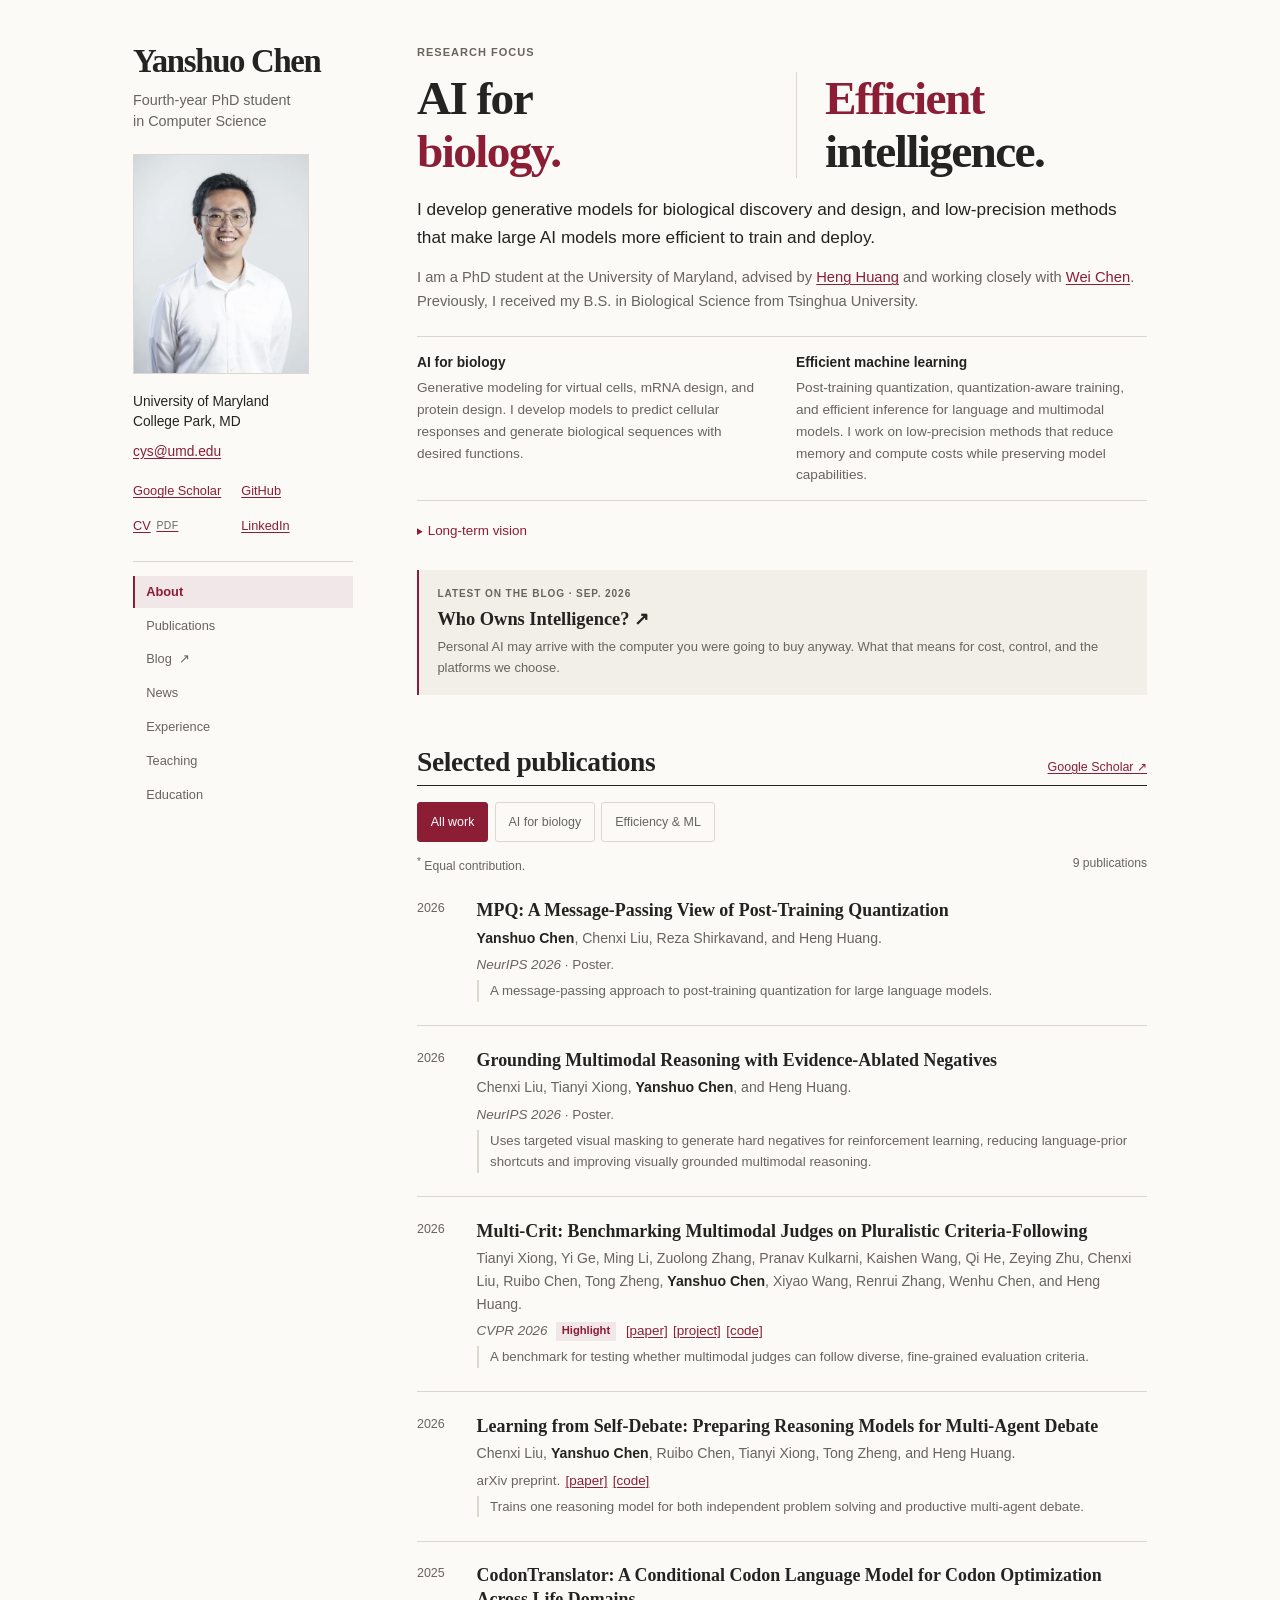
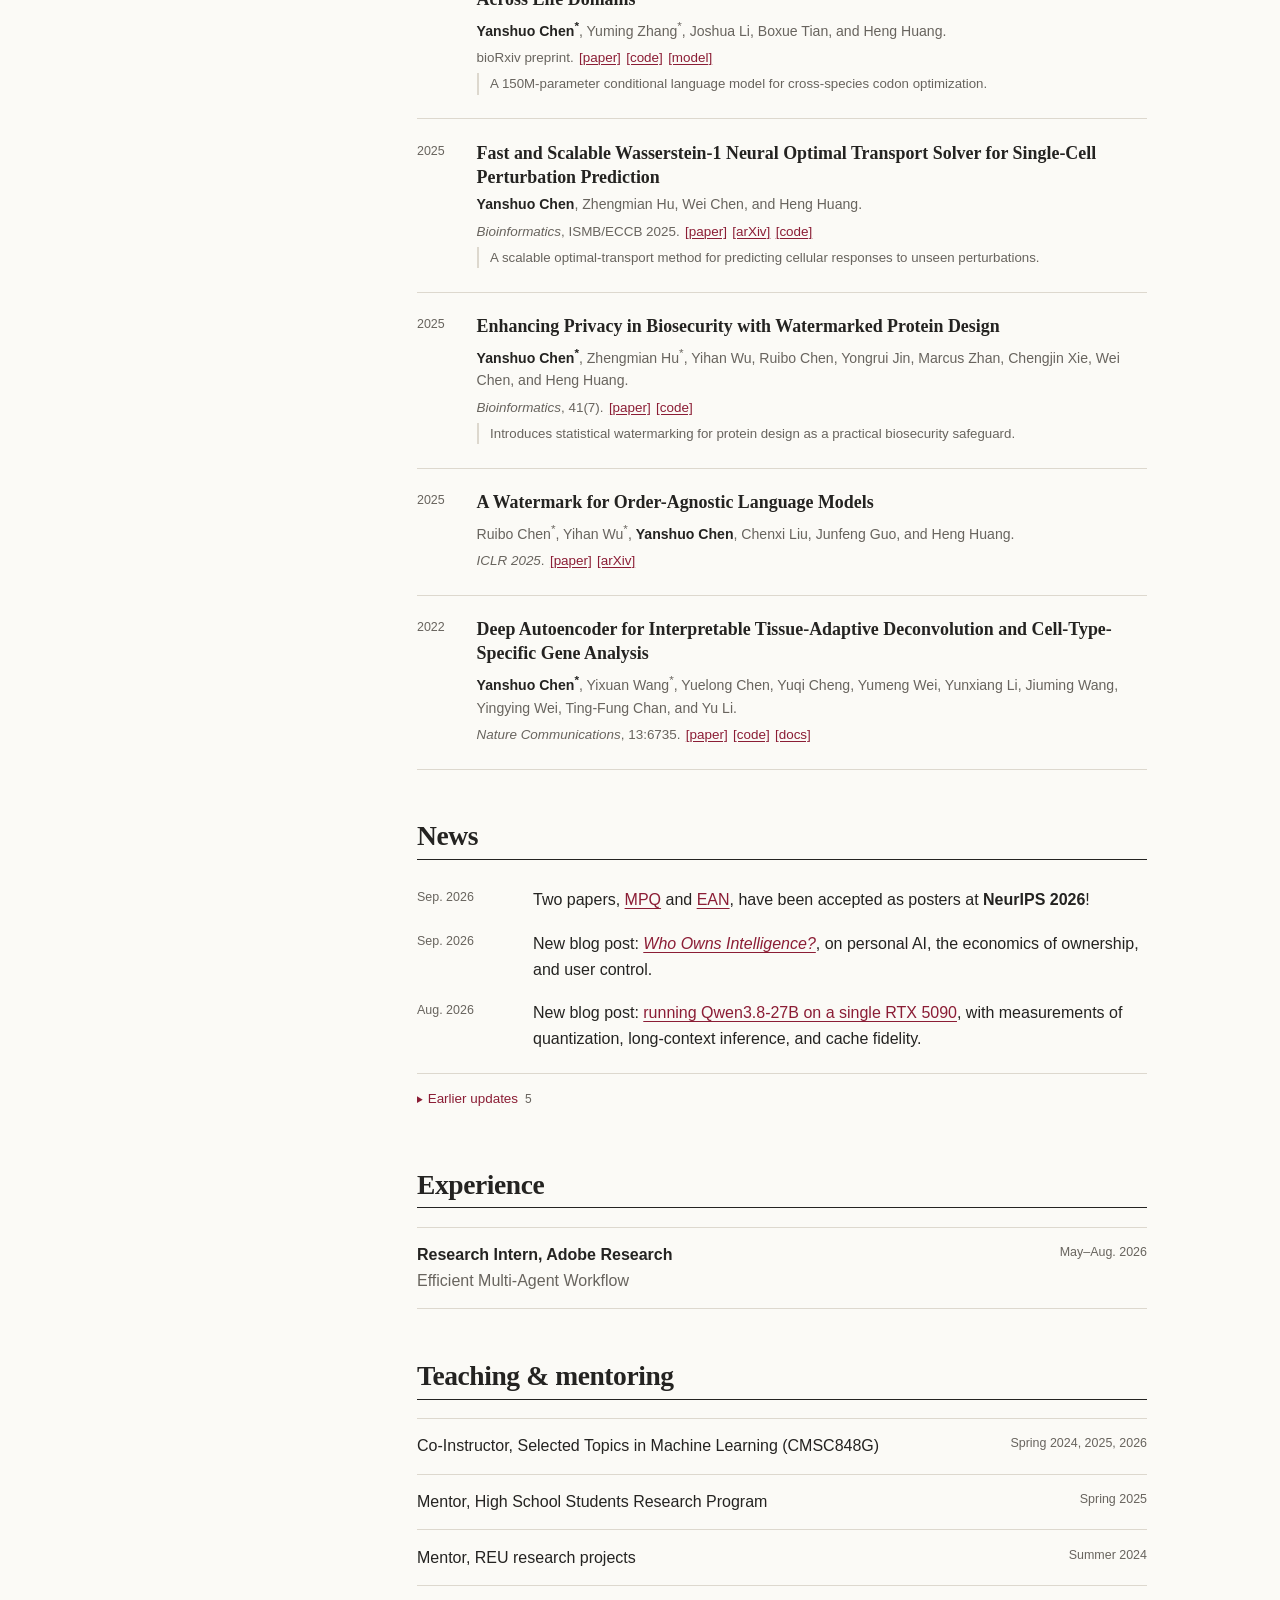
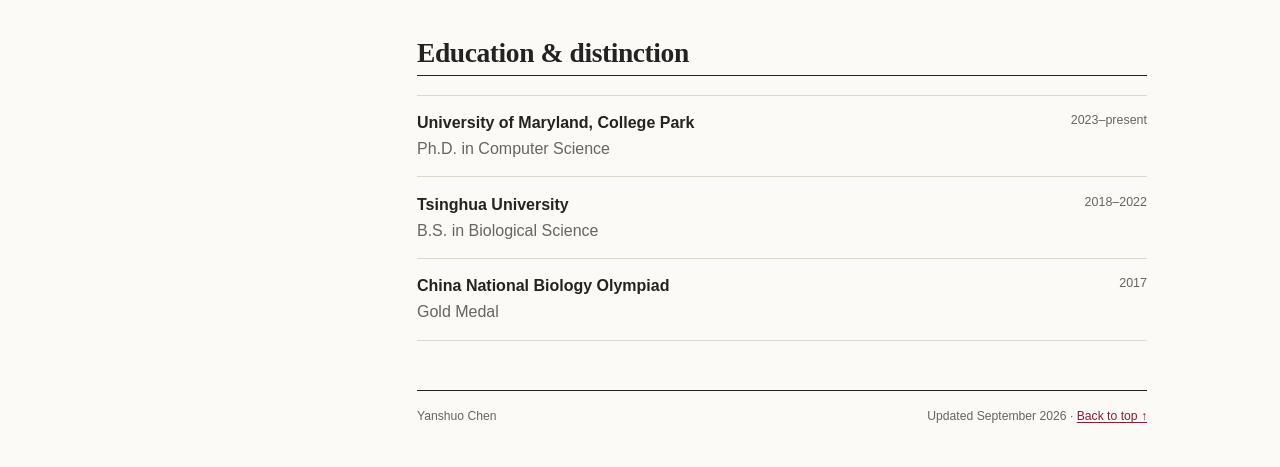
==== commit 6782df7b: "Replace CV with public version and remove private research descriptions" ====
--- a/index.html
+++ b/index.html
@@ -32,6 +32,7 @@
         <div class="profile-links" aria-label="Profile links">
           <a href="https://scholar.google.com/citations?user=D7bp1H8AAAAJ&amp;hl=en" target="_blank" rel="noreferrer">Google Scholar</a>
           <a href="https://github.com/poseidonchan" target="_blank" rel="noreferrer">GitHub</a>
+          <a href="assets/yanshuo-chen-cv-public.pdf?v=2026-09-27" target="_blank" rel="noreferrer" aria-label="Curriculum vitae (PDF, updated September 2026)">CV <span class="file-label">PDF</span></a>
           <a href="https://www.linkedin.com/in/yanshuo-chen-592a1b254/" target="_blank" rel="noreferrer">LinkedIn</a>
         </div>
 
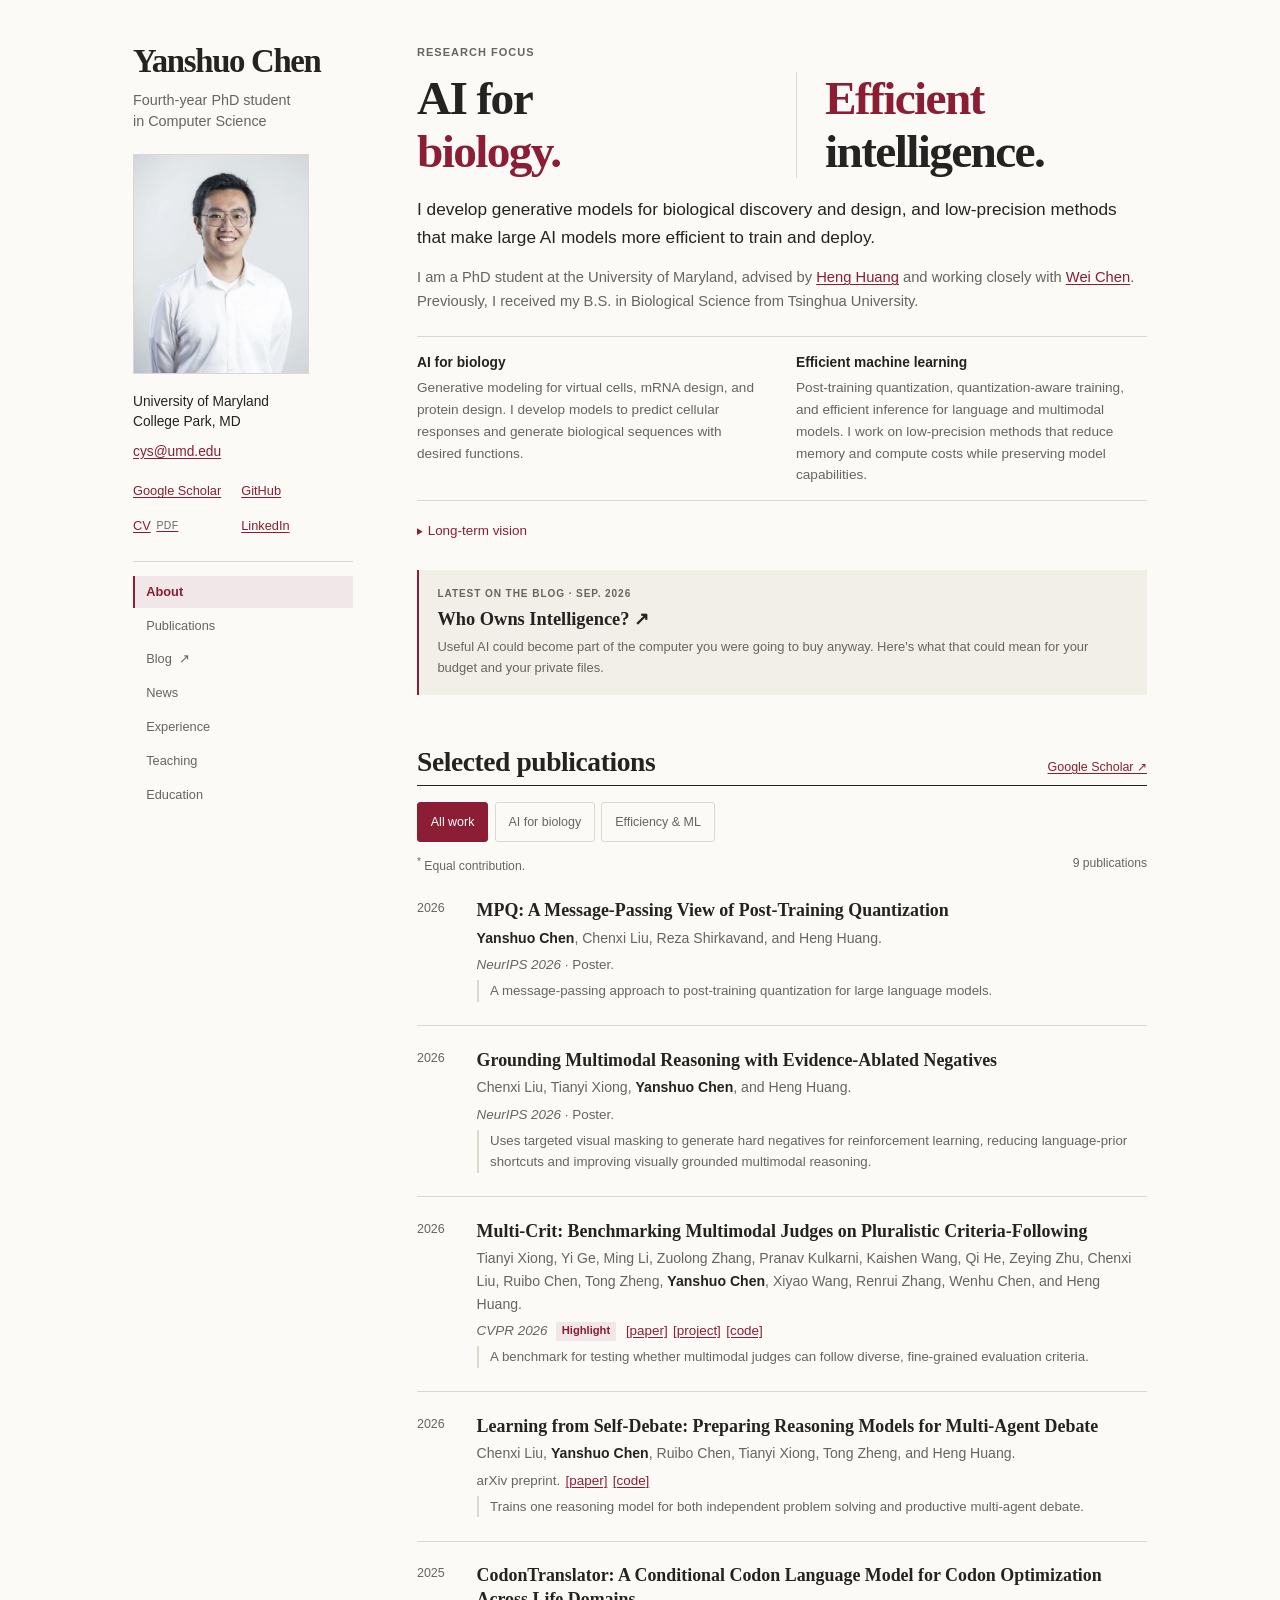
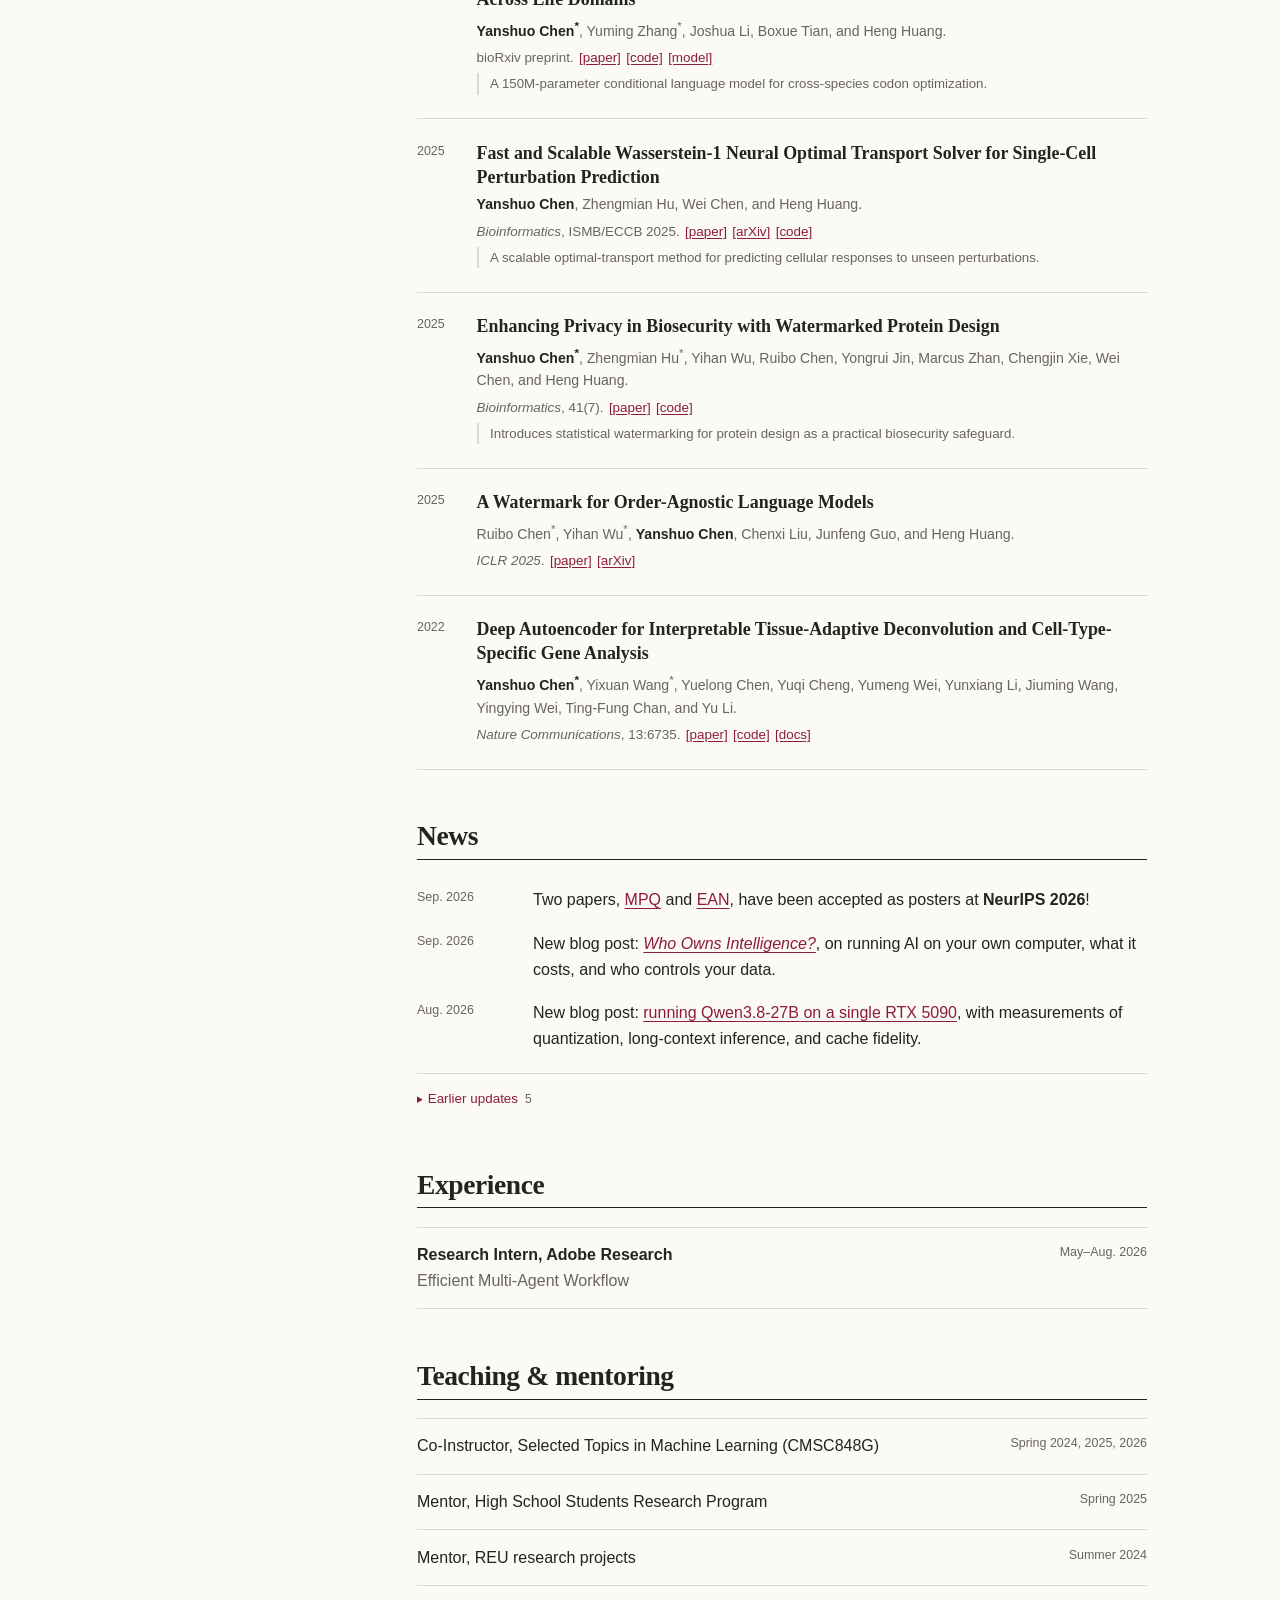
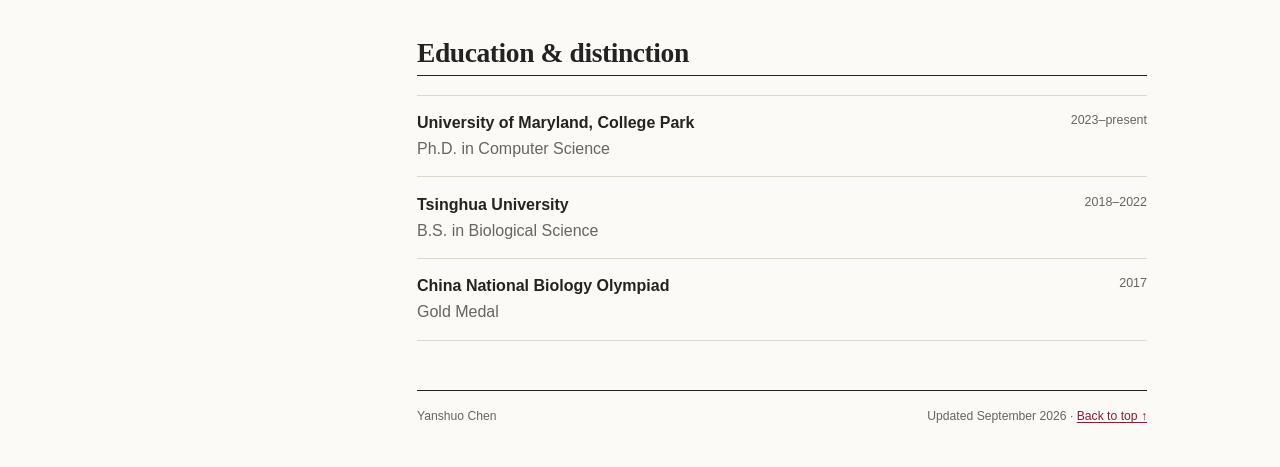
==== commit cf608b9a: "Rewrite personal AI essay in plain English" ====
--- a/index.html
+++ b/index.html
@@ -32,7 +32,7 @@
         <div class="profile-links" aria-label="Profile links">
           <a href="https://scholar.google.com/citations?user=D7bp1H8AAAAJ&amp;hl=en" target="_blank" rel="noreferrer">Google Scholar</a>
           <a href="https://github.com/poseidonchan" target="_blank" rel="noreferrer">GitHub</a>
-          <a href="assets/yanshuo-chen-cv-public.pdf?v=2026-09-27" target="_blank" rel="noreferrer" aria-label="Curriculum vitae (PDF, updated September 2026)">CV <span class="file-label">PDF</span></a>
+          <a href="assets/yanshuo-chen-cv-public.pdf?v=2026-09-27-r2" target="_blank" rel="noreferrer" aria-label="Curriculum vitae (PDF, updated September 2026)">CV <span class="file-label">PDF</span></a>
           <a href="https://www.linkedin.com/in/yanshuo-chen-592a1b254/" target="_blank" rel="noreferrer">LinkedIn</a>
         </div>
 
@@ -86,7 +86,7 @@
           <aside class="latest-note" aria-labelledby="latest-note-title">
             <p class="eyebrow">Latest on the blog <span aria-hidden="true">·</span> <time datetime="2026-09-24">Sep. 2026</time></p>
             <h3 id="latest-note-title"><a href="blog/who-owns-intelligence.html">Who Owns Intelligence? <span aria-hidden="true">↗</span></a></h3>
-            <p>Personal AI may arrive with the computer you were going to buy anyway. What that means for cost, control, and the platforms we choose.</p>
+            <p>Useful AI could become part of the computer you were going to buy anyway. Here's what that could mean for your budget and your private files.</p>
           </aside>
         </section>
 
@@ -205,7 +205,7 @@
             </li>
             <li>
               <time datetime="2026-09-24">Sep. 2026</time>
-              <span>New blog post: <a href="blog/who-owns-intelligence.html"><em>Who Owns Intelligence?</em></a>, on personal AI, the economics of ownership, and user control.</span>
+              <span>New blog post: <a href="blog/who-owns-intelligence.html"><em>Who Owns Intelligence?</em></a>, on running AI on your own computer, what it costs, and who controls your data.</span>
             </li>
             <li>
               <time datetime="2026-08">Aug. 2026</time>
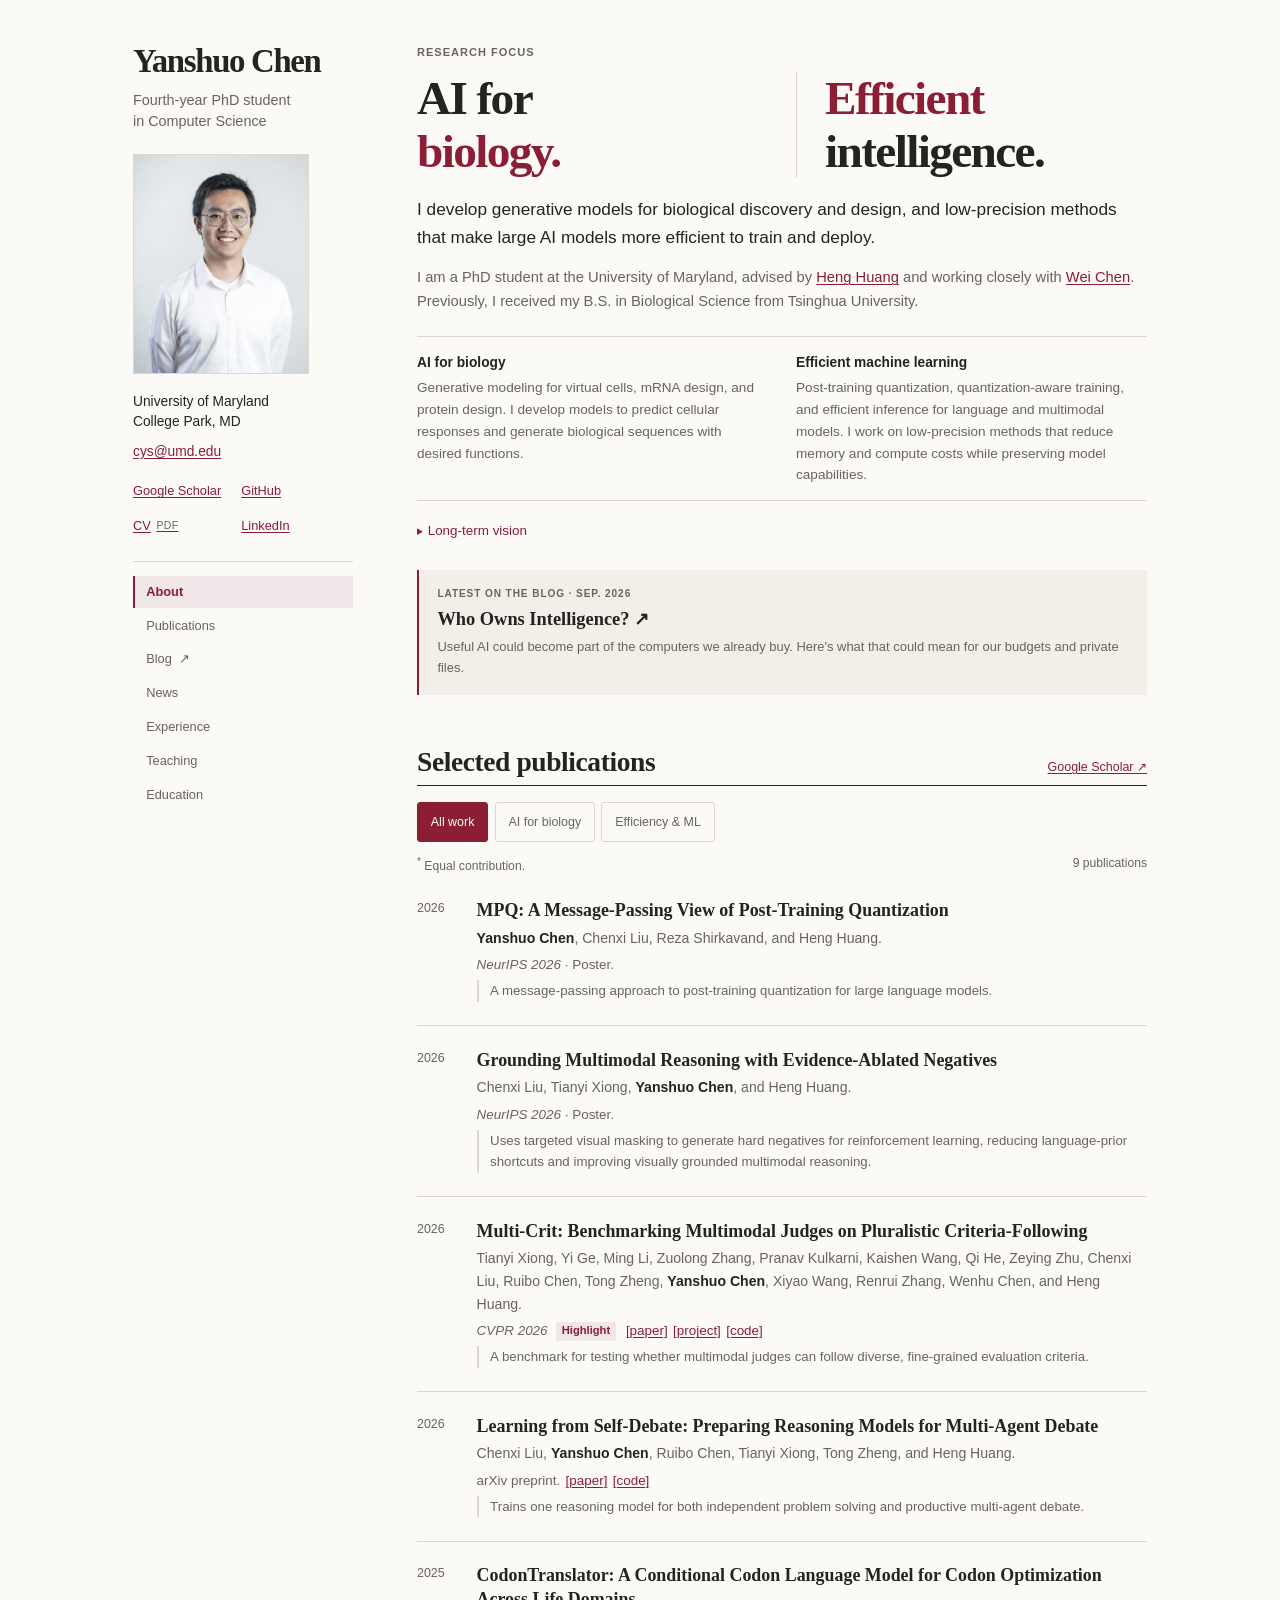
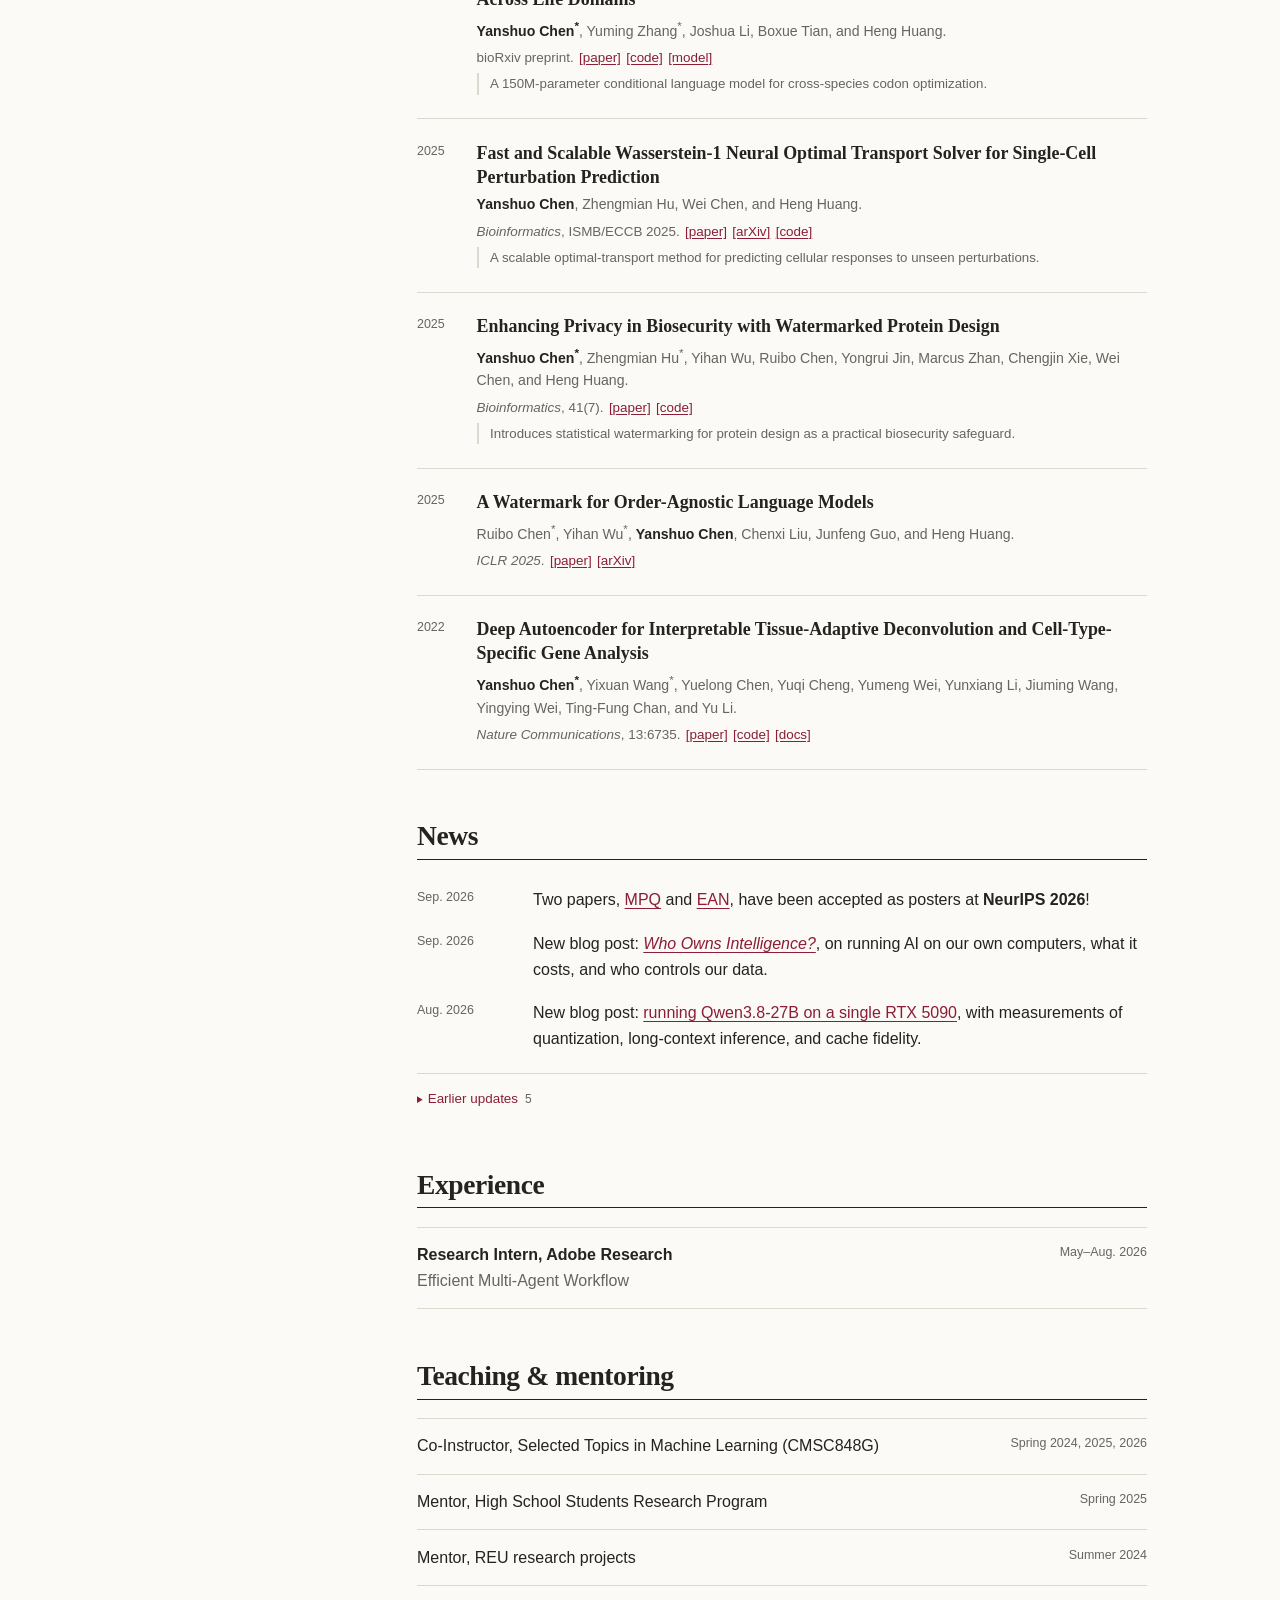
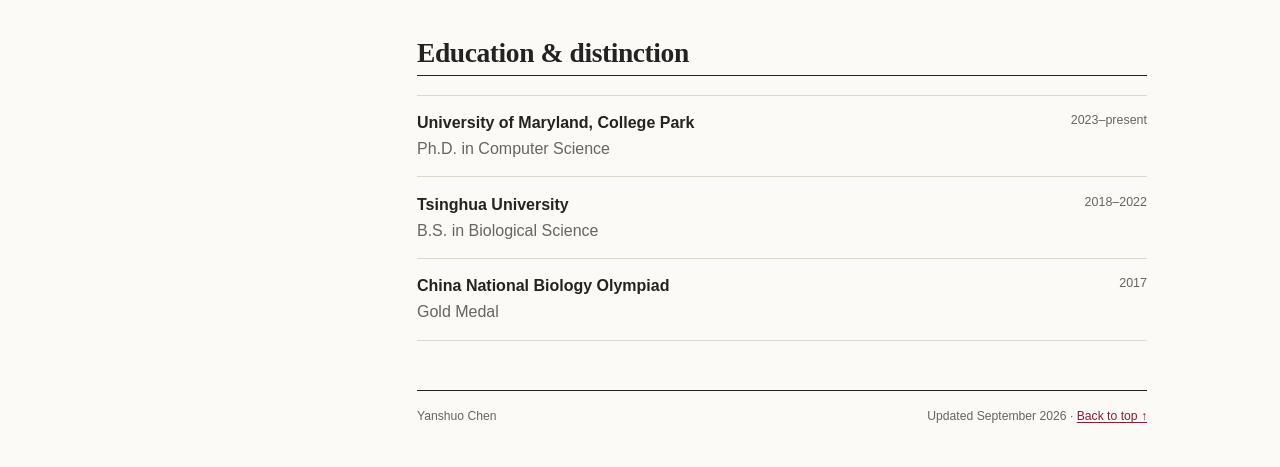
==== commit 75fff6a3: "Use a shared reader perspective in the personal AI essay" ====
--- a/index.html
+++ b/index.html
@@ -86,7 +86,7 @@
           <aside class="latest-note" aria-labelledby="latest-note-title">
             <p class="eyebrow">Latest on the blog <span aria-hidden="true">·</span> <time datetime="2026-09-24">Sep. 2026</time></p>
             <h3 id="latest-note-title"><a href="blog/who-owns-intelligence.html">Who Owns Intelligence? <span aria-hidden="true">↗</span></a></h3>
-            <p>Useful AI could become part of the computer you were going to buy anyway. Here's what that could mean for your budget and your private files.</p>
+            <p>Useful AI could become part of the computers we already buy. Here's what that could mean for our budgets and private files.</p>
           </aside>
         </section>
 
@@ -205,7 +205,7 @@
             </li>
             <li>
               <time datetime="2026-09-24">Sep. 2026</time>
-              <span>New blog post: <a href="blog/who-owns-intelligence.html"><em>Who Owns Intelligence?</em></a>, on running AI on your own computer, what it costs, and who controls your data.</span>
+              <span>New blog post: <a href="blog/who-owns-intelligence.html"><em>Who Owns Intelligence?</em></a>, on running AI on our own computers, what it costs, and who controls our data.</span>
             </li>
             <li>
               <time datetime="2026-08">Aug. 2026</time>
